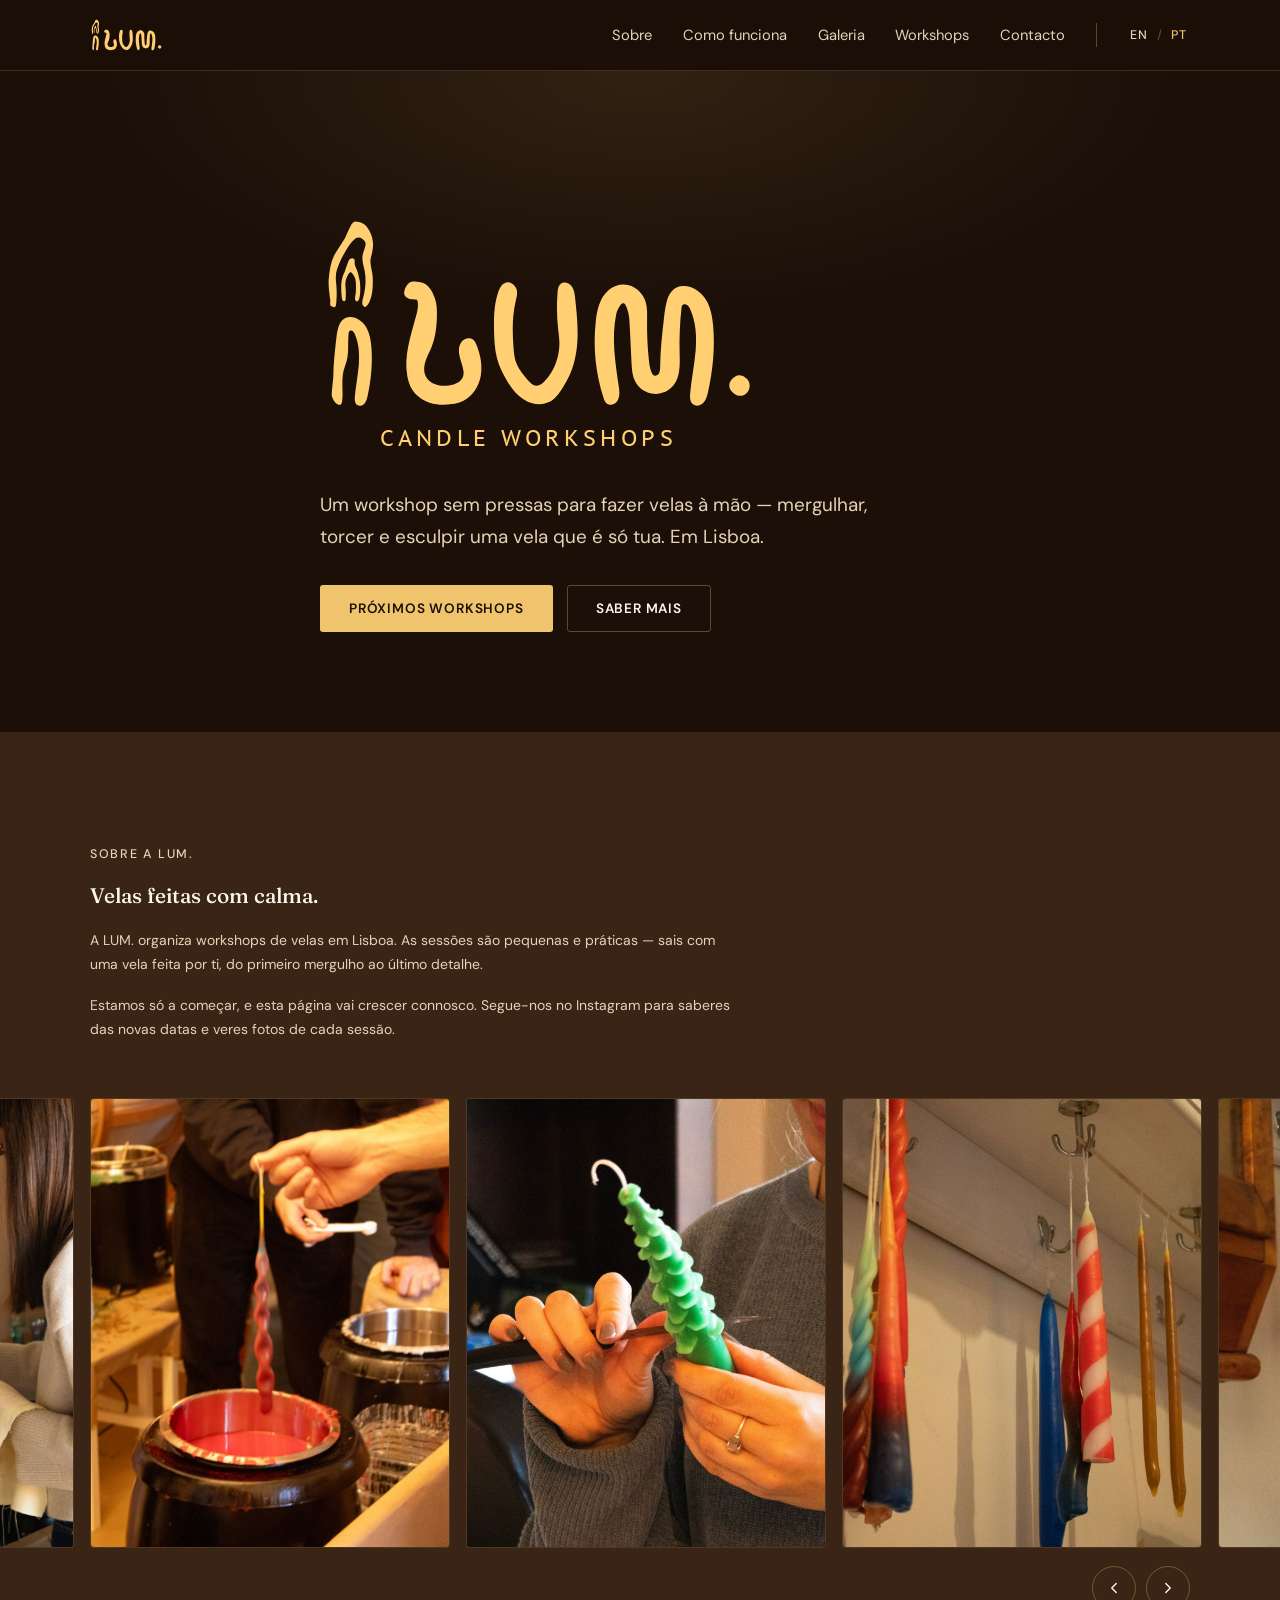
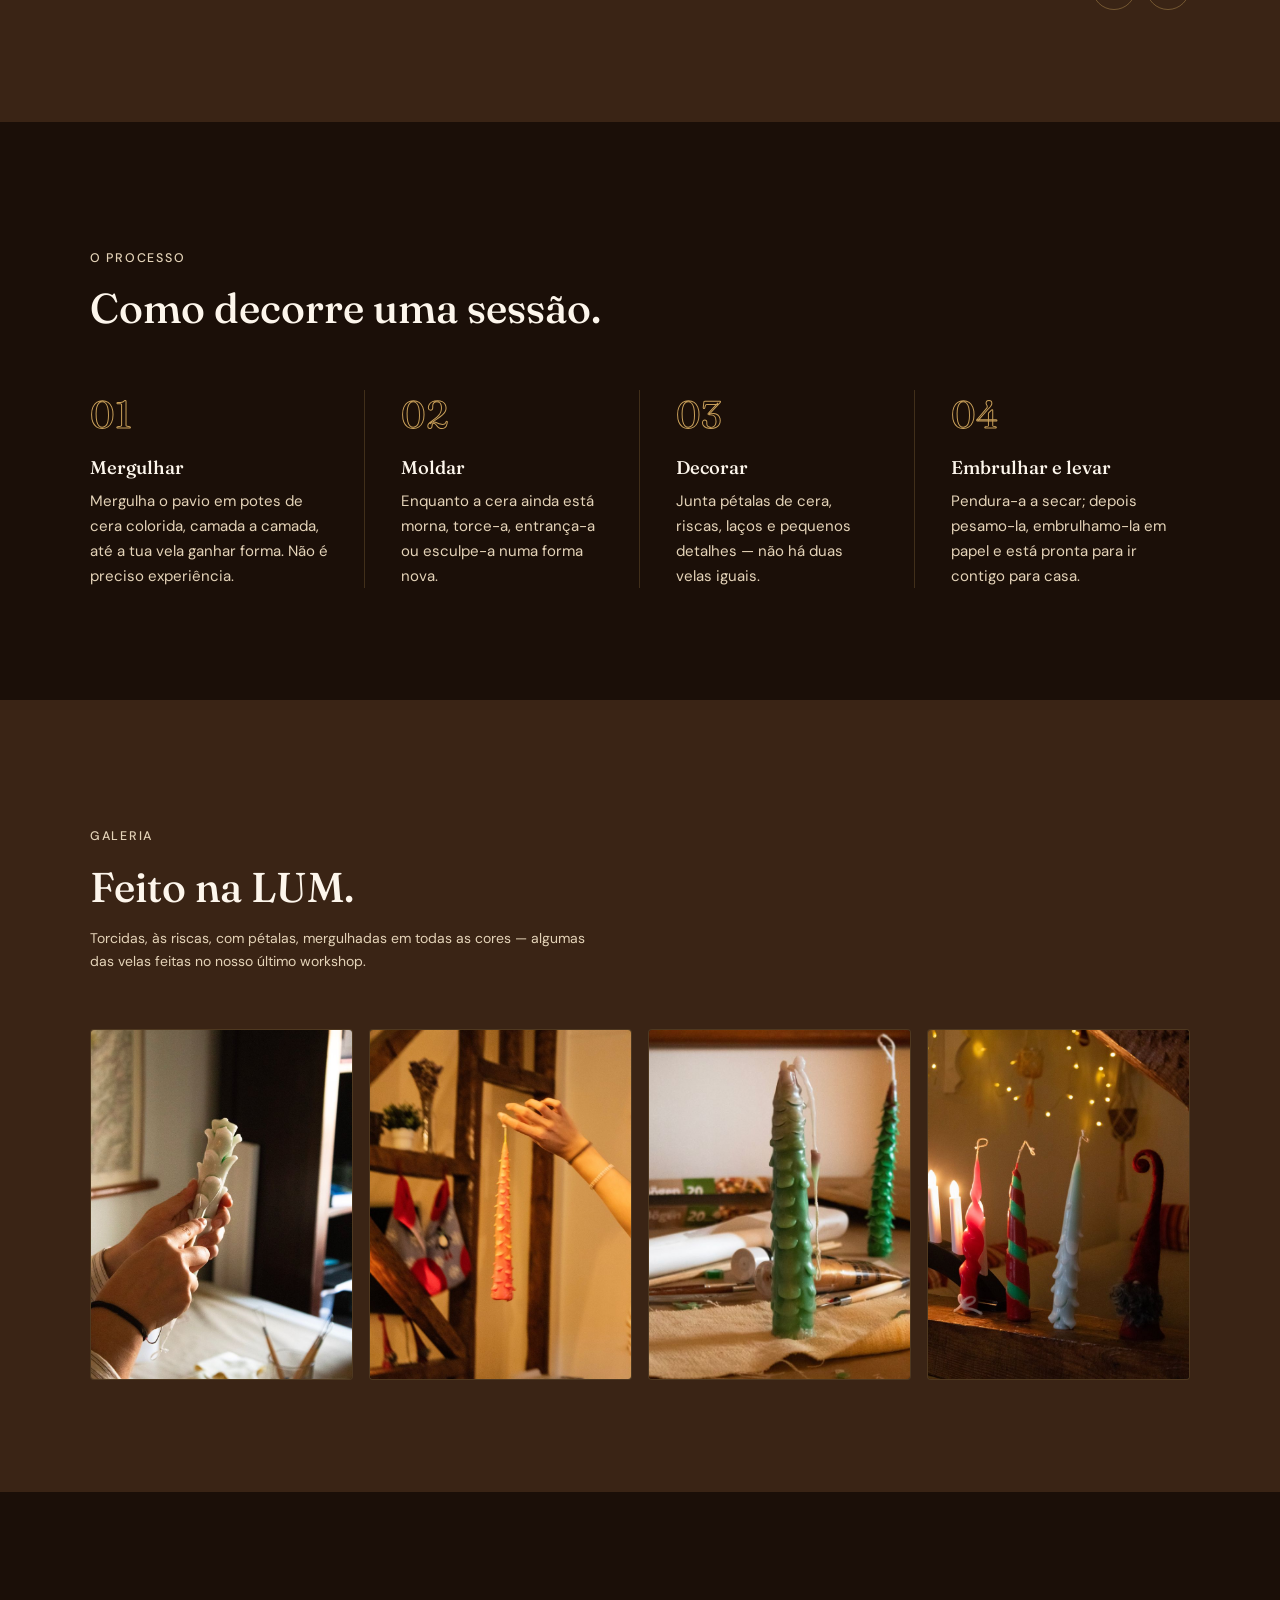
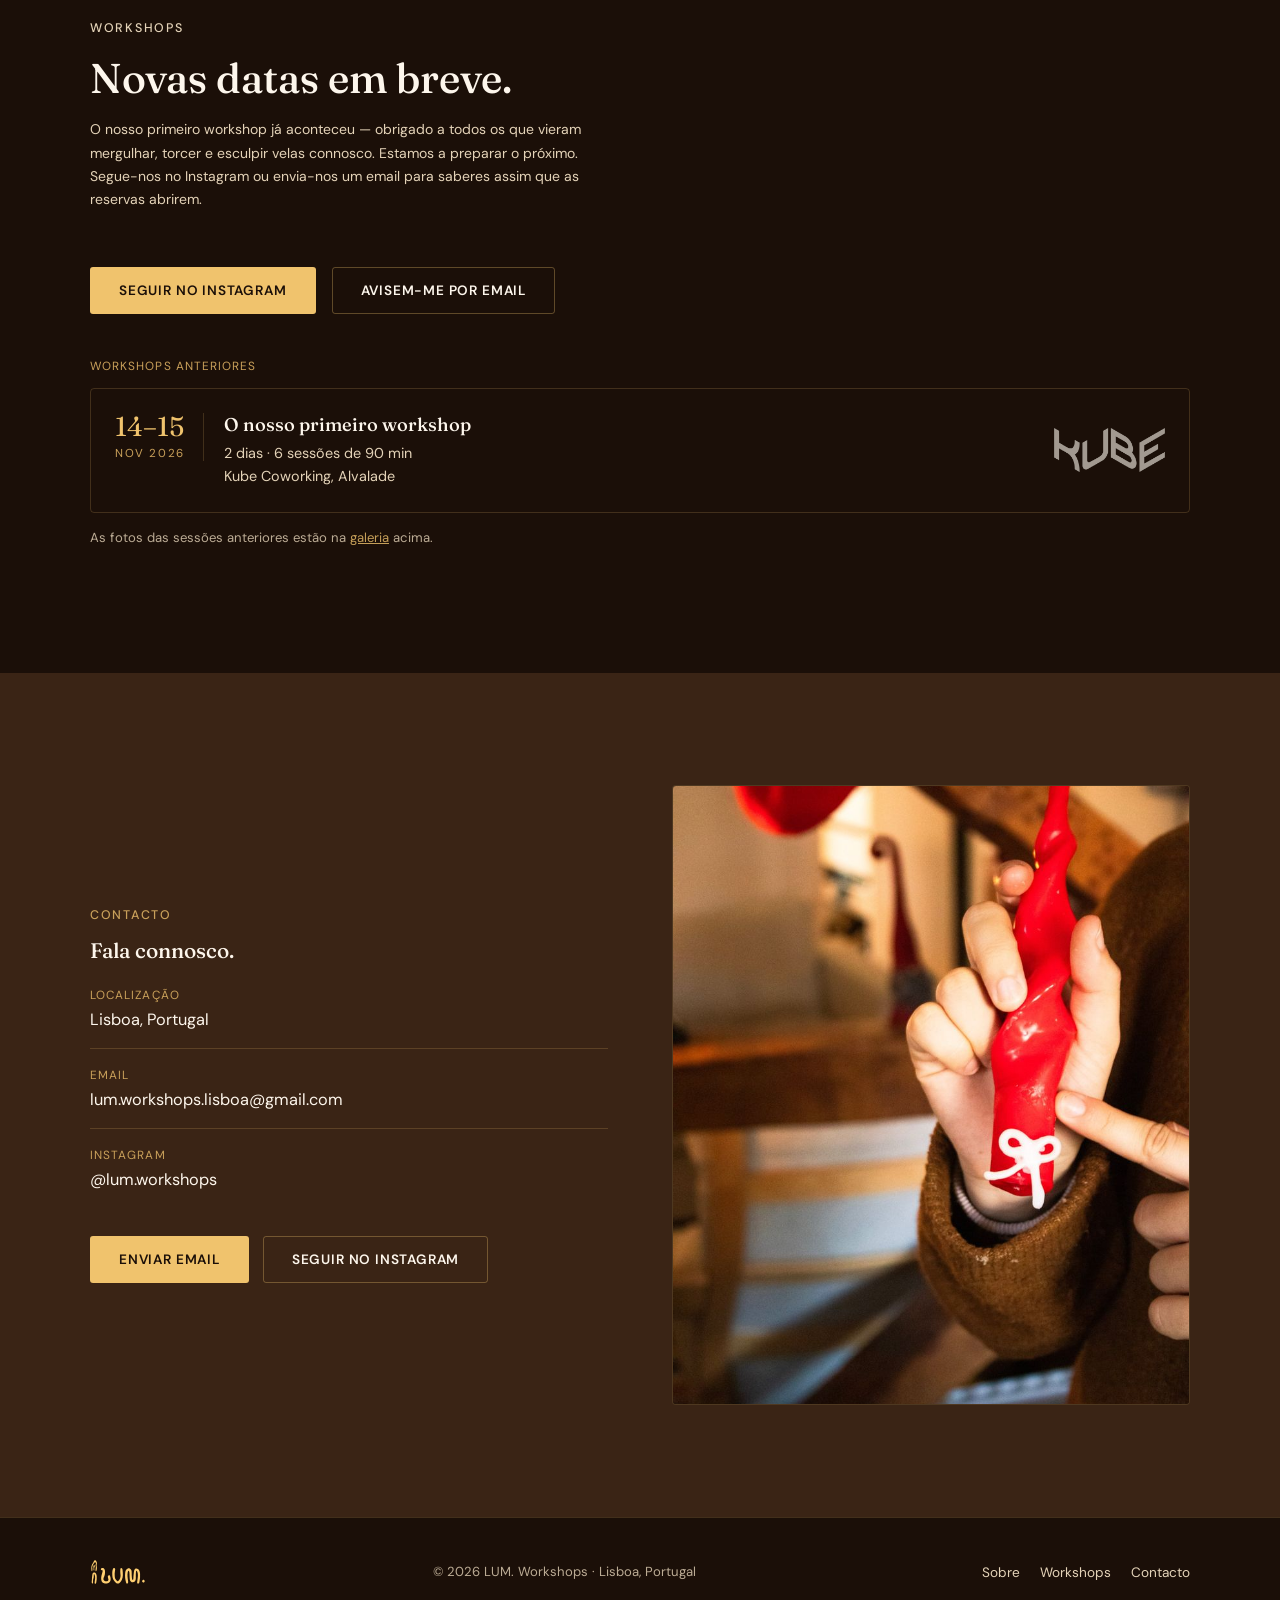
==== pt/index.html @ f235544f "Replace past November dates with coming-soon notice and past workshops list Co-Authored-By: Claude O" ====
<!doctype html>
<html lang="pt-PT">
<head>
<meta charset="utf-8">
<meta name="viewport" content="width=device-width, initial-scale=1, viewport-fit=cover">
<title>LUM. Workshops — Workshops de velas em Lisboa</title>
<meta name="description" content="Workshops de velas feitas à mão em Lisboa. Mergulha, torce e esculpe uma vela que é só tua.">
<meta name="theme-color" content="#1B0F08">
<meta property="og:title" content="LUM. Workshops — Workshops de velas em Lisboa">
<meta property="og:description" content="Workshops de velas feitas à mão em Lisboa.">
<meta property="og:image" content="../images/dipping-together.jpg">
<meta property="og:locale" content="pt_PT">
<meta property="og:locale:alternate" content="en_GB">
<link rel="alternate" hreflang="en" href="https://lumworkshops.com/">
<link rel="alternate" hreflang="pt-PT" href="https://lumworkshops.com/pt/">
<link rel="alternate" hreflang="x-default" href="https://lumworkshops.com/">
<link rel="preconnect" href="https://fonts.googleapis.com">
<link rel="preconnect" href="https://fonts.gstatic.com" crossorigin>
<link href="https://fonts.googleapis.com/css2?family=Fraunces:ital,wght@0,500;0,600;1,500&family=DM+Sans:wght@400;500;600&family=PT+Sans+Caption:wght@400;700&display=swap" rel="stylesheet">
<link rel="icon" href="data:image/svg+xml,%3Csvg xmlns='http://www.w3.org/2000/svg' viewBox='0 0 32 32'%3E%3Crect width='32' height='32' rx='6' fill='%233A2415'/%3E%3Cpath d='M16 5c3 5 6 8 6 13a6 6 0 0 1-12 0c0-5 3-8 6-13z' fill='%23F0C36D'/%3E%3C/svg%3E">
<link rel="stylesheet" href="../styles.css">
</head>
<body>

<nav class="nav">
  <div class="container nav-inner">
    <a href="#top" class="wordmark" aria-label="LUM. Workshops — início"><img src="../flame-only.svg" alt="" class="wordmark-logo"></a>
    <div class="nav-right">
      <ul class="nav-links" id="navLinks">
        <li><a href="#about">Sobre</a></li>
        <li><a href="#how-it-works">Como funciona</a></li>
        <li><a href="#gallery">Galeria</a></li>
        <li><a href="#sessions">Workshops</a></li>
        <li><a href="#contact">Contacto</a></li>
      </ul>
      <div class="lang-switch">
        <a href="../" hreflang="en" lang="en" aria-label="View in English">EN</a><span class="sep" aria-hidden="true">/</span><span aria-current="true" lang="pt-PT">PT</span>
      </div>
      <button class="nav-toggle" id="navToggle" aria-expanded="false" aria-controls="navLinks" aria-label="Abrir menu">
        <span class="bar"></span>
        <span class="bar"></span>
        <span class="bar"></span>
      </button>
    </div>
  </div>
</nav>

<header class="hero" id="top">
  <div class="container hero-inner">
    <h1 class="hero-logo">
      <svg xmlns="http://www.w3.org/2000/svg" viewBox="71 45 520 295" role="img" aria-label="LUM. Candle Workshops">
        <defs>
          <style>
            .cls-1 { font-family: PTSans-Caption, 'PT Sans Caption'; font-size: 25.9px; }
            .cls-1, .cls-2 { fill: #ffcf71; }
            .cls-3 { letter-spacing: .17em; }
            .cls-5 { letter-spacing: .18em; }
            .cls-6 { letter-spacing: .18em; }
            .cls-7 { letter-spacing: .2em; }
          </style>
        </defs>
        <path class="cls-2" d="M85.32,264.43c-1.2-1.55,1.37-21.35,1.39-23.34,.13-14.67,1.76-29.27,3.38-43.84,.52-4.72,1.05-9.46,2.35-14.01,1.27-4.49,3.51-9,7.44-11.3,1.74-1.02,3.72-1.55,5.71-1.7,8.03-.63,15.65,4.79,19.88,11.88,4.23,7.08,5.61,15.57,6.27,23.87,1.52,19.14-.37,38.47-4.42,57.21-.71,3.27-1.55,6.68-3.71,9.18-2.16,2.51-6.04,3.75-8.72,1.86-2.89-2.03-3.01-6.32-2.7-9.92,1.06-12.41,3.6-24.65,4.61-37.07,1.01-12.42,.4-25.31-4.56-36.67-.63-1.45-1.39-2.94-2.69-3.8-1.3-.85-3.28-.79-4.14,.53-.4,.62-.5,1.4-.58,2.14-1.39,13.1,1.11,25.62-3.94,37.79-6.35,15.31-1.38,31.67-4,44-1.37,6.45-9.84,.33-11.57-6.81"/>
        <path class="cls-2" d="M129.85,151.45c3.54-8.75,3.72-18.29,3.51-27.61-.13-5.98-3.78-16.72-2.47-22.6,2-9,6-19-1.8-33.48-2.83-5.25-8.2-10.07-14.49-10.07-1.04,0-.08,.39-1.04,0-4.65-1.92-7.86,9.04-12.7,18.58-1.49,2.94-11.72,18.5-13.19,21.41-4.08,8.06-5.18,17-6.22,26.28-.99,8.81,.68,17.7,1.66,26.52,.32,2.84-1.25,5.89,1.46,7.2q2.07,1,3.11,1c2.31,0,2.35-2.99,2.55-5.12,.8-8.53,.69-17.14-.35-25.65-.32-2.67-.24-5,0-7.68,1-11,13.23-33.58,20.69-40.79,1.72-1.66,3.92-3.29,6.44-3.15,2.53,.14,4.47,1.98,6.14,3.7,3.39,3.48,1.35,6.72-1.27,15.24-2.32,7.55,1,15.46,1.99,20.97,1.84,10.29,.9,21-1.78,31.16-.69,2.62-1.69,5.36-.93,7.96,.69,2.36,.69,1.36,1.52,2.31,2.49,2.86,6-3.32,7.16-6.19Z"/>
        <path class="cls-2" d="M117.31,148.85c1.26-4.25,1.33-8.87,1.27-13.39-.04-2.9-.14-5.82-.71-8.63-.56-2.75-2.26-10.78-3.6-13.13-4-7-1.07-10.51-3-12-1.93-1.49-3-1-5,0-1.8,.9-5.18,13.31-6.2,15.31-.67,1.32-1.31,2.67-1.84,4.08-1.46,3.91-2.05,8.24-2.17,12.53-.12,4.29,.23,8.58,.57,12.86,.11,1.38,.24,2.83,.91,3.94s2.06,1.7,2.95,.84c.67-.64,.81-1.78,.88-2.82,.29-4.14,.26-8.31-.11-12.44-.11-1.3-.26-2.59-.29-3.89-.12-4.78,1.36-9.59,4.01-13.09,.61-.81,1.39-1.6,2.29-1.53,.9,.07,1.59,.96,2.18,1.79,1.2,1.69,2.43,3.42,3.1,5.5,.56,1.75,.71,3.66,.81,5.53,.28,5.05,.31,10.18-.66,15.11-.25,1.27-.56,2.58-.34,3.86,.21,1.2,1.32,2.6,2.38,2.57,1.38-.04,2.14-1.61,2.55-3.01Z"/>
        <path class="cls-2" d="M171.13,137.93c-.8,2.12-1.01,4.57-.04,6.62,1.42,3,4.95,4.38,8.25,4.8,2.74,.35,5.54,.22,8.24-.38,3.53-.78-5.24-2.19-2.66,.34,1.34,1.31,1.72,3.31,1.82,5.18,.27,4.99-.95,9.93-2.25,14.75-6.26,23.31-14.62,47.26-10.29,71.01,1,5.5,2.71,10.93,5.67,15.66,4.68,7.48,12.34,12.84,20.72,15.58,8.38,2.75,17.44,3.01,26.16,1.7,4.77-.71,9.51-1.9,13.82-4.05,11.02-5.5,18.24-17.08,20.4-29.21,2.15-12.13-.28-24.71-4.81-36.16-1.01-2.54-2.21-5.16-4.4-6.79-4.56-3.38-11.63-.7-14.48,4.21-2.84,4.91-2.42,11.06-1.02,16.56,1.4,5.5,3.68,10.81,4.31,16.45,.2,1.73,.23,3.5-.14,5.21-1.59,7.22-9.74,10.9-17.07,11.85-5.39,.7-10.98,.52-16.08-1.37s-9.64-5.62-11.77-10.62c-2.28-5.37-1.58-11.59,.26-17.13,1.85-5.54,4.77-10.65,6.98-16.06,4.76-11.63,6.15-24.36,6.42-36.92,.16-7.14-.06-14.42-2.42-21.15-2.77-7.88-7.98-17.49-15.86-18.62-8.08-1.16-8.12-.87-9.72-.95-4.68-.24-8.37,4.97-10.05,9.47Z"/>
        <path class="cls-2" d="M281.95,139.95c-5.44,15.17-5.63,31.67-5.23,47.78,.26,10.34,.75,20.75,3.31,30.77,2.51,9.8,6.96,19.02,12.26,27.64,5.24,8.51,11.54,16.66,20.04,21.93,8.49,5.26,19.54,7.22,28.61,3.03,7.65-3.53,12.86-10.76,17.3-17.93,2.92-4.71,5.67-9.54,7.95-14.6,6.28-13.98,8.78-29.42,9.19-44.74,.41-15.32-1.21-30.61-2.82-45.85-.52-4.91-1.14-10.08-4.08-14.04-2.94-3.96-9.06-6.02-12.93-2.96-2.9,2.29-3.5,6.38-3.79,10.06-1.18,14.77-.93,29.65,.76,44.36,.53,4.62,1.2,9.23,1.37,13.88,.64,17.04-5.71,34.25-17.27,46.78-2.67,2.9-6.07,5.73-10,5.51-3.94-.22-6.98-3.39-9.6-6.34-5.3-5.99-10.71-12.14-13.69-19.56-2.51-6.23-3.18-13.02-3.67-19.72-1.33-18.01-1.58-36.32,2.51-53.91,1.06-4.54,2.41-9.23,1.38-13.77-.97-4.27-5.84-9.24-10.48-9.12-6.03,.17-9.32,5.8-11.11,10.78Z"/>
        <path class="cls-2" d="M421.06,166.98c-5.76,28.02-1.05,56.99,3.04,85.3,.76,5.25,1.45,10.87-.84,15.66-2.29,4.79-8.81,7.91-13.1,4.79-2.25-1.64-3.28-4.44-4.13-7.09-9.35-29.06-12.48-60.11-9.12-90.45,.94-8.5,2.43-17.09,6.19-24.77,3.76-7.69,10.05-14.46,18.17-17.15,6.88-2.28,14.68-1.42,21.02,2.1,6.34,3.51,11.16,9.58,13.41,16.46,2.28,6.97,1.98,14.48,1.86,21.82-.25,15.72,.44,31.46,2.08,47.1,.56,5.36,1.26,10.81,3.48,15.72,.38,.85,.83,1.71,1.55,2.31,2.05,1.71,5.43,.45,6.85-1.82,1.42-2.27,1.45-5.11,1.48-7.78,.19-19.76,2.45-39.44,4.7-59.08,.73-6.35,1.47-12.75,3.27-18.88,1.77-6.04,4.89-12.13,10.37-15.23,2.42-1.37,5.18-2.08,7.95-2.3,11.18-.85,21.81,6.46,27.7,16,5.89,9.55,7.82,20.99,8.74,32.17,2.12,25.79-.51,51.84-6.15,77.09-.99,4.41-2.16,9-5.17,12.37-3.01,3.38-8.42,5.05-12.16,2.51-4.03-2.74-4.2-8.52-3.77-13.37,1.48-16.72,5.02-33.22,6.42-49.95,1.41-16.73,.55-34.11-6.35-49.42-.88-1.96-1.94-3.96-3.75-5.11-1.81-1.15-4.57-1.07-5.77,.71-.56,.84-.69,1.88-.8,2.89-1.94,17.66-2.68,35.44-2.21,53.2,.35,13.39,.97,28.16-7.46,38.57-5.62,6.94-14.9,10.71-23.77,9.72-8.87-.98-17.08-6.66-21.19-14.59-3.65-7.03-4.1-15.22-4.48-23.12-.68-14.04-1.36-28.09-2.03-42.13-.4-8.3-.82-17.14-4.76-24.66-4.27-8.16-10.43,6.48-11.24,10.4Z"/>
        <path class="cls-2" d="M566.82,239.22c-1.79,0-2.59,0-5.02,1.33-1.77,.97-3.31,2.34-4.56,3.93-.83,1.05-1.55,2.2-2.01,3.46-.52,1.44-.69,3-.47,4.52,.35,2.47,1.69,4.73,3.42,6.54,1.71,1.79,3.84,3.21,6.21,3.91,2.37,.71,4.99,.67,7.28-.27,1-.41,1.93-.99,2.77-1.68,2.53-2.09,4.15-5.26,4.36-8.54,.21-3.28-.99-6.63-3.24-9.03,0,0-4.42-4.17-8.73-4.17Z"/>
        <text class="cls-1" transform="translate(142.05 323.15)"><tspan class="cls-3" x="0" y="0">C</tspan><tspan class="cls-7" x="20.62" y="0">ANDLE</tspan><tspan class="cls-6" x="130.61" y="0"> </tspan><tspan class="cls-5" x="142.83" y="0">W</tspan><tspan class="cls-7" x="171.15" y="0">ORKSHOPS</tspan></text>
      </svg>
    </h1>
    <p>Um workshop sem pressas para fazer velas à mão — mergulhar, torcer e esculpir uma vela que é só tua. Em Lisboa.</p>
    <div class="hero-ctas">
      <a href="#sessions" class="btn btn-primary">Próximos workshops</a>
      <a href="#about" class="btn btn-outline">Saber mais</a>
    </div>
  </div>
</header>

<section class="section section-warm" id="about">
  <div class="container">
    <div class="about-copy about-intro">
      <p class="eyebrow">Sobre a LUM.</p>
      <h2 style="margin-bottom:20px;">Velas feitas com calma.</h2>
      <p>A LUM. organiza workshops de velas em Lisboa. As sessões são pequenas e práticas — sais com uma vela feita por ti, do primeiro mergulho ao último detalhe.</p>
      <p>Estamos só a começar, e esta página vai crescer connosco. Segue-nos no Instagram para saberes das novas datas e veres fotos de cada sessão.</p>
    </div>
  </div>
  <div class="roll" aria-label="Fotos dos nossos workshops">
    <ul class="roll-track" id="rollTrack" tabindex="0">
        <li class="roll-item"><img src="../images/dipping-together.jpg" alt="Participantes a mergulhar velas em cera vermelha" class="roll-photo" loading="lazy" style="object-position:50% 45%"></li>
        <li class="roll-item"><img src="../images/dip-red.jpg" alt="A tirar uma vela vermelha do pote de cera" class="roll-photo" loading="lazy" style="object-position:50% 45%"></li>
        <li class="roll-item"><img src="../images/carving-tree.jpg" alt="A moldar as folhas de uma vela verde em forma de árvore" class="roll-photo" loading="lazy" style="object-position:40% 50%"></li>
        <li class="roll-item"><img src="../images/colour-row.jpg" alt="Velas coloridas penduradas a secar" class="roll-photo" loading="lazy" style="object-position:50% 50%"></li>
        <li class="roll-item"><img src="../images/hanging-to-dry.jpg" alt="A pendurar as velas para secar" class="roll-photo" loading="lazy" style="object-position:50% 30%"></li>
        <li class="roll-item"><img src="../images/work-table.jpg" alt="A mesa de trabalho a meio de uma sessão" class="roll-photo" loading="lazy" style="object-position:50% 60%"></li>
    </ul>
    <div class="container roll-controls">
      <button class="roll-btn" data-dir="-1" aria-label="Foto anterior"><svg viewBox="0 0 24 24" fill="none" stroke="currentColor" stroke-width="1.8" stroke-linecap="round" stroke-linejoin="round"><path d="M15 6l-6 6 6 6"/></svg></button>
      <button class="roll-btn" data-dir="1" aria-label="Foto seguinte"><svg viewBox="0 0 24 24" fill="none" stroke="currentColor" stroke-width="1.8" stroke-linecap="round" stroke-linejoin="round"><path d="M9 6l6 6-6 6"/></svg></button>
    </div>
  </div>
</section>

<section class="section" id="how-it-works">
  <div class="container">
    <div class="section-head">
      <p class="eyebrow">O processo</p>
      <h2>Como decorre uma sessão.</h2>
    </div>
    <div class="process-grid">
      <div class="process-step">
        <span class="num">01</span>
        <h3>Mergulhar</h3>
        <p>Mergulha o pavio em potes de cera colorida, camada a camada, até a tua vela ganhar forma. Não é preciso experiência.</p>
      </div>
      <div class="process-step">
        <span class="num">02</span>
        <h3>Moldar</h3>
        <p>Enquanto a cera ainda está morna, torce-a, entrança-a ou esculpe-a numa forma nova.</p>
      </div>
      <div class="process-step">
        <span class="num">03</span>
        <h3>Decorar</h3>
        <p>Junta pétalas de cera, riscas, laços e pequenos detalhes — não há duas velas iguais.</p>
      </div>
      <div class="process-step">
        <span class="num">04</span>
        <h3>Embrulhar e levar</h3>
        <p>Pendura-a a secar; depois pesamo-la, embrulhamo-la em papel e está pronta para ir contigo para casa.</p>
      </div>
    </div>
  </div>
</section>

<section class="section section-warm" id="gallery">
  <div class="container">
    <div class="section-head">
      <p class="eyebrow">Galeria</p>
      <h2>Feito na LUM.</h2>
      <p>Torcidas, às riscas, com pétalas, mergulhadas em todas as cores — algumas das velas feitas no nosso último workshop.</p>
    </div>
    <div class="gallery-grid">
      <img src="../images/petal-candle.jpg" alt="Uma vela branca esculpida com camadas de pétalas" class="photo" loading="lazy" style="object-position:50% 40%">
      <img src="../images/coral-taper.jpg" alt="Uma vela cor de coral com picos esculpidos" class="photo" loading="lazy" style="object-position:50% 50%">
      <img src="../images/green-trees.jpg" alt="Duas velas verdes em forma de árvore" class="photo" loading="lazy" style="object-position:50% 50%">
      <img src="../images/finished-lineup.jpg" alt="Velas terminadas alinhadas sob luzinhas" class="photo" loading="lazy" style="object-position:50% 60%">
    </div>
  </div>
</section>

<section class="section" id="sessions">
  <div class="container">
    <div class="section-head">
      <p class="eyebrow">Workshops</p>
      <h2>Novas datas em breve.</h2>
      <p>O nosso primeiro workshop já aconteceu — obrigado a todos os que vieram mergulhar, torcer e esculpir velas connosco. Estamos a preparar o próximo. Segue-nos no Instagram ou envia-nos um email para saberes assim que as reservas abrirem.</p>
    </div>

    <div class="sessions-cta" style="margin-top:0;">
      <a href="https://www.instagram.com/lum.workshops" class="btn btn-primary" target="_blank" rel="noopener">Seguir no Instagram</a>
      <a href="mailto:lum.workshops.lisboa@gmail.com?subject=Quero%20saber%20do%20pr%C3%B3ximo%20workshop" class="btn btn-outline">Avisem-me por email</a>
    </div>

    <p class="price-head">Workshops anteriores</p>
    <ul class="past-list">
      <li class="date-card date-card-past">
        <div class="date-badge"><span class="day">14–15</span><span class="mon">Nov 2026</span></div>
        <div class="date-info">
          <h3>O nosso primeiro workshop</h3>
          <p>2 dias &middot; 6 sessões de 90 min<br>Kube Coworking, Alvalade</p>
        </div>
        <img src="../images/kube-logo.png" alt="Kube Coworking" class="date-logo" width="400" height="159">
      </li>
    </ul>
    <p class="price-note">As fotos das sessões anteriores estão na <a href="#gallery">galeria</a> acima.</p>
  </div>
</section>

<section class="section section-warm" id="contact">
  <div class="container">
    <div class="two-col">
      <div>
        <p class="eyebrow">Contacto</p>
        <h2 style="margin-bottom:24px;">Fala connosco.</h2>
        <dl class="contact-list">
          <div class="contact-item">
            <dt>Localização</dt>
            <dd>Lisboa, Portugal</dd>
          </div>
          <div class="contact-item">
            <dt>Email</dt>
            <dd><a href="mailto:lum.workshops.lisboa@gmail.com">lum.workshops.lisboa@gmail.com</a></dd>
          </div>
          <div class="contact-item" style="border-bottom:none;">
            <dt>Instagram</dt>
            <dd><a href="https://www.instagram.com/lum.workshops" target="_blank" rel="noopener">@lum.workshops</a></dd>
          </div>
        </dl>
        <div class="contact-ctas">
          <a href="mailto:lum.workshops.lisboa@gmail.com" class="btn btn-primary">Enviar email</a>
          <a href="https://www.instagram.com/lum.workshops" target="_blank" rel="noopener" class="btn btn-outline">Seguir no Instagram</a>
        </div>
      </div>
      <img src="../images/red-twist.jpg" alt="Uma vela vermelha torcida com um laço de cera branca" class="photo photo-tall" loading="lazy" style="object-position:50% 68%">
    </div>
  </div>
</section>

<footer>
  <div class="container footer-inner">
    <a href="#top" aria-label="LUM. Workshops — início"><img src="../flame-only.svg" alt="" class="footer-logo"></a>
    <p class="footer-meta">&copy; 2026 LUM. Workshops &middot; Lisboa, Portugal</p>
    <ul class="footer-links">
      <li><a href="#about">Sobre</a></li>
      <li><a href="#sessions">Workshops</a></li>
      <li><a href="#contact">Contacto</a></li>
    </ul>
  </div>
</footer>

<script src="../script.js"></script>
</body>
</html>
---- styles.css ----
:root{
  --bg-0: #1B0F08;
  --bg-1: #3A2415;
  --brown-mid: #4A3222;
  --gold: #F0C36D;
  --gold-dim: #C9A05A;
  --cream: #FDF6EC;
  --cream-dim: #E4D3B8;
  --line: rgba(240,195,109,0.18);
  --line-strong: rgba(240,195,109,0.32);
}

*{ box-sizing: border-box; }
html{ scroll-behavior: smooth; }

body{
  background: var(--bg-0);
  color: var(--cream);
  font-family: 'DM Sans', system-ui, -apple-system, sans-serif;
  font-size: 14px;
  -webkit-font-smoothing: antialiased;
  overflow-x: hidden;
  margin: 0;
}

h1, h2, h3{
  font-family: 'Fraunces', Georgia, serif;
  font-weight: 500;
  margin: 0;
  text-wrap: balance;
}

a{ color: inherit; }
img{ max-width: 100%; display: block; }
button{ font-family: inherit; }

:focus-visible{
  outline: 2px solid var(--gold);
  outline-offset: 3px;
}

.container{
  width: 100%;
  max-width: 1180px;
  margin-inline: auto;
  padding-inline: clamp(20px, 5vw, 40px);
}

.eyebrow{
  font-size: 0.78rem;
  letter-spacing: 0.14em;
  text-transform: uppercase;
  color: var(--gold-dim);
  margin: 0 0 14px;
  font-weight: 500;
}

section{ scroll-margin-top: 84px; }

.section{ padding-block: clamp(64px, 9vw, 112px); }
.section-warm{ background: var(--bg-1); }

.btn{
  display: inline-flex;
  align-items: center;
  justify-content: center;
  gap: 8px;
  padding: 14px 28px;
  border-radius: 3px;
  font-size: 0.85rem;
  font-weight: 600;
  letter-spacing: 0.06em;
  text-transform: uppercase;
  text-decoration: none;
  cursor: pointer;
  border: 1px solid transparent;
  transition: transform 0.15s ease, background 0.2s ease, border-color 0.2s ease, color 0.2s ease;
}
.btn:hover{ transform: translateY(-1px); }

.btn-primary{
  background: var(--gold);
  color: var(--bg-0);
}
.btn-primary:hover{ background: #f5d18a; }

.btn-outline{
  background: transparent;
  color: var(--cream);
  border-color: var(--line-strong);
}
.btn-outline:hover{ border-color: var(--gold); color: var(--gold); }

/* ---------- Nav ---------- */
.nav{
  position: sticky;
  top: 0;
  z-index: 100;
  background: rgba(27,15,8,0.92);
  backdrop-filter: blur(6px);
  border-bottom: 1px solid var(--line);
}
.nav-inner{
  display: flex;
  align-items: center;
  justify-content: space-between;
  padding-block: 18px;
}
.wordmark{
  display: inline-flex;
  align-items: center;
  text-decoration: none;
  color: var(--cream);
}
.wordmark-logo{ height: 34px; width: auto; display: block; }

.hero-logo{ width: clamp(260px, 44vw, 440px); margin: 0 0 28px; }
.hero-logo svg{ display: block; width: 100%; height: auto; }

.footer-logo{ height: 26px; width: auto; display: block; }

.nav-links{
  display: flex;
  gap: clamp(16px, 2.4vw, 32px);
  list-style: none;
  margin: 0;
  padding: 0;
}
.nav-links a{
  text-decoration: none;
  font-size: 0.92rem;
  color: var(--cream-dim);
  transition: color 0.2s ease;
  white-space: nowrap;
}
.nav-links a:hover{ color: var(--gold); }

.nav-toggle{
  display: none;
  flex-direction: column;
  justify-content: center;
  align-items: center;
  gap: 5px;
  width: 40px;
  height: 40px;
  background: none;
  border: none;
  padding: 0;
  cursor: pointer;
}
.nav-toggle .bar{
  width: 22px;
  height: 2px;
  background: var(--cream);
  border-radius: 2px;
  transition: transform 0.25s ease, opacity 0.2s ease;
}
.nav-toggle[aria-expanded="true"] .bar:nth-child(1){ transform: translateY(7px) rotate(45deg); }
.nav-toggle[aria-expanded="true"] .bar:nth-child(2){ opacity: 0; }
.nav-toggle[aria-expanded="true"] .bar:nth-child(3){ transform: translateY(-7px) rotate(-45deg); }

@media (max-width: 860px){
  .nav-links{ gap: 14px; }
  .nav-links a{ font-size: 0.85rem; }
}

@media (max-width: 620px){
  .nav-links{
    position: absolute;
    top: 100%;
    left: 0;
    right: 0;
    flex-direction: column;
    background: var(--bg-0);
    border-bottom: 1px solid var(--line);
    padding: 12px clamp(20px, 5vw, 40px) 20px;
    gap: 14px;
    display: none;
  }
  .nav-links.open{ display: flex; }
  .nav-links a{ font-size: 0.92rem; }
  .nav-toggle{ display: inline-flex; }
}

/* ---------- Hero ---------- */
.hero{
  padding-block: clamp(80px, 14vw, 140px) clamp(64px, 10vw, 100px);
  background:
    radial-gradient(ellipse 70% 60% at 50% 0%, rgba(240,195,109,0.10) 0%, rgba(240,195,109,0) 60%),
    var(--bg-0);
}
.hero-inner{ max-width: 720px; }
.hero p{
  font-size: clamp(1.02rem, 2vw, 1.18rem);
  line-height: 1.7;
  color: var(--cream-dim);
  max-width: 46ch;
  margin: 0 0 32px;
}
.hero-ctas{ display: flex; flex-wrap: wrap; gap: 14px; }

/* ---------- Section headers ---------- */
.section-head{ max-width: 640px; margin-bottom: clamp(36px, 5vw, 56px); }
.section-head h2{
  font-size: clamp(1.9rem, 4.4vw, 2.6rem);
  color: var(--cream);
}
.section-head p{
  color: var(--cream-dim);
  line-height: 1.65;
  margin-top: 14px;
  max-width: 52ch;
}

/* ---------- About / two-column ---------- */
.two-col{
  display: grid;
  grid-template-columns: 1fr 1fr;
  gap: clamp(32px, 5vw, 64px);
  align-items: center;
}
@media (max-width: 800px){
  .two-col{ grid-template-columns: 1fr; }
}
.about-copy p{
  color: var(--cream-dim);
  line-height: 1.75;
  margin: 0 0 16px;
}
.about-copy p:last-child{ margin-bottom: 0; }

.photo{
  width: 100%;
  aspect-ratio: 1 / 1;
  object-fit: cover;
  border-radius: 4px;
  border: 1px solid var(--line);
  display: block;
  background: #2A1A0F;
}
.photo-tall{ aspect-ratio: 4 / 5; max-height: 620px; }

/* ---------- Process ---------- */
.process-grid{
  display: grid;
  grid-template-columns: repeat(4, 1fr);
  gap: 0;
}
@media (max-width: 900px){
  .process-grid{ grid-template-columns: repeat(2, 1fr); gap: 32px 24px; }
}
@media (max-width: 520px){
  .process-grid{ grid-template-columns: 1fr; }
}
.process-step{
  padding-inline: 36px;
  border-right: 1px solid var(--line);
}
.process-grid > .process-step:first-child{ padding-left: 0; }
.process-grid > .process-step:last-child{ border-right: none; padding-right: 0; }
@media (max-width: 900px){
  .process-step, .process-grid > .process-step:first-child{ border-right: none; padding-inline: 0; }
}
.process-step .num{
  font-family: 'Fraunces', Georgia, serif;
  font-size: 2.4rem;
  -webkit-text-stroke: 1px var(--gold-dim);
  color: transparent;
  margin-bottom: 18px;
  display: block;
}
.process-step h3{
  font-size: 1.15rem;
  color: var(--cream);
  margin-bottom: 10px;
}
.process-step p{
  font-size: 0.94rem;
  line-height: 1.65;
  color: var(--cream-dim);
  margin: 0;
}

/* ---------- Gallery ---------- */
.gallery-grid{
  display: grid;
  grid-template-columns: repeat(4, 1fr);
  gap: 16px;
}
.gallery-grid .photo{ aspect-ratio: 3 / 4; }
@media (max-width: 860px){
  .gallery-grid{ grid-template-columns: repeat(2, 1fr); gap: 12px; }
}

/* ---------- About photo roll ---------- */
.about-intro{ max-width: 640px; }
.roll{ margin-top: clamp(36px, 5vw, 56px); }
.roll-track{
  list-style: none;
  margin: 0;
  padding: 0 max(clamp(20px, 5vw, 40px), calc((100vw - 1180px) / 2 + 40px));
  display: flex;
  gap: 16px;
  overflow-x: auto;
  scroll-snap-type: x mandatory;
  scroll-padding-inline: max(clamp(20px, 5vw, 40px), calc((100vw - 1180px) / 2 + 40px));
  scrollbar-width: none;
  -webkit-overflow-scrolling: touch;
}
.roll-track::-webkit-scrollbar{ display: none; }
.roll-item{
  flex: 0 0 auto;
  width: clamp(240px, 30vw, 360px);
  scroll-snap-align: start;
}
.roll-photo{
  width: 100%;
  aspect-ratio: 4 / 5;
  object-fit: cover;
  border-radius: 4px;
  border: 1px solid var(--line);
  display: block;
  background: #2A1A0F;
}
.roll-controls{
  display: flex;
  justify-content: flex-end;
  gap: 10px;
  margin-top: 18px;
}
.roll-btn{
  width: 44px;
  height: 44px;
  border-radius: 999px;
  border: 1px solid var(--line-strong);
  background: transparent;
  color: var(--cream);
  display: inline-flex;
  align-items: center;
  justify-content: center;
  cursor: pointer;
  transition: border-color 0.2s ease, color 0.2s ease, opacity 0.2s ease;
}
.roll-btn:hover{ border-color: var(--gold); color: var(--gold); }
.roll-btn svg{ width: 18px; height: 18px; }

/* ---------- Sessions / pricing ---------- */
.tier-list{
  display: flex;
  flex-direction: column;
  gap: 0;
  border-top: 1px solid var(--line);
}
.tier{
  display: flex;
  align-items: center;
  justify-content: space-between;
  gap: 20px;
  padding-block: 22px;
  border-bottom: 1px solid var(--line);
  flex-wrap: wrap;
}
.tier-name{ font-size: 1.05rem; color: var(--cream); margin-bottom: 4px; }
.tier-meta{ font-size: 0.86rem; color: var(--cream-dim); }
.tier-price{
  font-family: 'Fraunces', Georgia, serif;
  font-size: 1.2rem;
  color: var(--gold);
  white-space: nowrap;
}
.sessions-cta{
  margin-top: 32px;
  display: flex;
  align-items: center;
  gap: 16px;
  flex-wrap: wrap;
  color: var(--cream-dim);
  font-size: 0.94rem;
}

/* ---------- Upcoming dates ---------- */
.dates-grid{
  display: grid;
  grid-template-columns: repeat(2, 1fr);
  gap: 16px;
}
@media (max-width: 640px){ .dates-grid{ grid-template-columns: 1fr; } }
.date-card{
  border: 1px solid var(--line-strong);
  border-radius: 4px;
  padding: 24px;
  display: flex;
  gap: 20px;
  align-items: flex-start;
  background: var(--bg-1);
}
.date-badge{
  flex: none;
  width: 68px;
  text-align: center;
  border-right: 1px solid var(--line);
  padding-right: 18px;
}
.date-badge .day{
  font-family: 'Fraunces', Georgia, serif;
  font-size: 2.4rem;
  line-height: 1;
  color: var(--gold);
  display: block;
}
.date-badge .mon{
  font-size: 0.72rem;
  letter-spacing: 0.14em;
  text-transform: uppercase;
  color: var(--gold-dim);
  display: block;
  margin-top: 6px;
}
.date-info h3{ font-size: 1.15rem; color: var(--cream); margin-bottom: 6px; }
.date-info p{ margin: 0; font-size: 0.9rem; line-height: 1.6; color: var(--cream-dim); }
.date-logo{
  margin-left: auto;
  align-self: center;
  height: 44px;
  width: auto;
  opacity: 0.9;
}
@media (max-width: 520px){
  .date-card{ position: relative; padding: 20px; gap: 16px; }
  .date-badge{ width: 56px; padding-right: 14px; }
  .date-badge .day{ font-size: 2rem; }
  .date-logo{ position: absolute; top: 20px; right: 20px; height: 22px; margin: 0; }
  .date-info p{ font-size: 0.86rem; }
}
@media (max-width: 480px){
  .hero-ctas .btn, .sessions-cta .btn, .contact-ctas .btn{ width: 100%; }
  .photo-tall{ aspect-ratio: 4 / 3; }
}
.partner{
  margin-top: 24px;
  display: flex;
  align-items: center;
  gap: 20px;
  flex-wrap: wrap;
}
.partner-note{
  margin: 0;
  font-size: 0.88rem;
  color: var(--cream-dim);
}
.partner-note strong{ color: var(--cream); font-weight: 500; }
.price-head{
  font-size: 0.74rem;
  letter-spacing: 0.09em;
  text-transform: uppercase;
  color: var(--gold-dim);
  margin: 44px 0 14px;
}
.price-note{ font-size: 0.82rem; color: var(--cream-dim); opacity: 0.8; margin-top: 14px; line-height: 1.6; }

/* ---------- Contact ---------- */
.contact-list dt{
  font-size: 0.74rem;
  letter-spacing: 0.09em;
  text-transform: uppercase;
  color: var(--gold-dim);
  margin: 0;
}
.contact-list dd{
  margin: 6px 0 0;
  font-size: 1.02rem;
  color: var(--cream);
}
.contact-list a{ text-decoration: none; }
.contact-list a:hover{ color: var(--gold); }
.contact-item{
  padding-block: 18px;
  border-bottom: 1px solid var(--line);
}
.contact-item:first-child{ padding-top: 0; }
.contact-ctas{ display: flex; gap: 14px; flex-wrap: wrap; margin-top: 28px; }

/* ---------- Footer ---------- */
footer{
  background: var(--bg-0);
  border-top: 1px solid var(--line);
  padding-block: 32px;
}
.footer-inner{
  display: flex;
  align-items: center;
  justify-content: space-between;
  flex-wrap: wrap;
  gap: 16px;
}
.footer-meta{ font-size: 0.82rem; color: var(--cream-dim); opacity: 0.8; text-align: center; }
.footer-links{ display: flex; gap: 20px; list-style: none; margin: 0; padding: 0; }
.footer-links a{ text-decoration: none; font-size: 0.85rem; color: var(--cream-dim); }
.footer-links a:hover{ color: var(--gold); }

@media (max-width: 700px){
  .footer-inner{ flex-direction: column; text-align: center; }
}

/* ---------- Language switch ---------- */
.nav-right{
  display: flex;
  align-items: center;
  gap: clamp(16px, 2.4vw, 32px);
}
.lang-switch{
  display: flex;
  align-items: center;
  gap: 6px;
  font-size: 0.78rem;
  font-weight: 500;
  letter-spacing: 0.12em;
  padding-left: clamp(16px, 2.4vw, 32px);
  border-left: 1px solid var(--line-strong);
}
.lang-switch a, .lang-switch span{ padding: 4px 2px; }
.lang-switch a{ color: var(--cream-dim); text-decoration: none; transition: color 0.2s ease; }
.lang-switch a:hover{ color: var(--gold); }
.lang-switch [aria-current]{ color: var(--gold); }
.lang-switch .sep{ color: var(--line-strong); padding: 0; }
@media (max-width: 620px){
  .nav-right{ gap: 12px; }
  .lang-switch{ border-left: none; padding-left: 0; }
}

/* ---------- Past workshops ---------- */
.past-list{ list-style: none; margin: 0; padding: 0; display: grid; gap: 12px; }
.date-card-past{ background: transparent; border-color: var(--line); }
.date-card-past .date-badge{ width: auto; min-width: 68px; }
.date-card-past .date-badge .day{ font-size: 1.7rem; white-space: nowrap; }
.date-card-past .date-logo{ opacity: 0.6; }
.price-note a{ color: var(--gold); }
@media (max-width: 520px){
  .date-card-past .date-badge .day{ font-size: 1.4rem; }
  .date-card-past .date-info h3{ padding-right: 64px; }
}
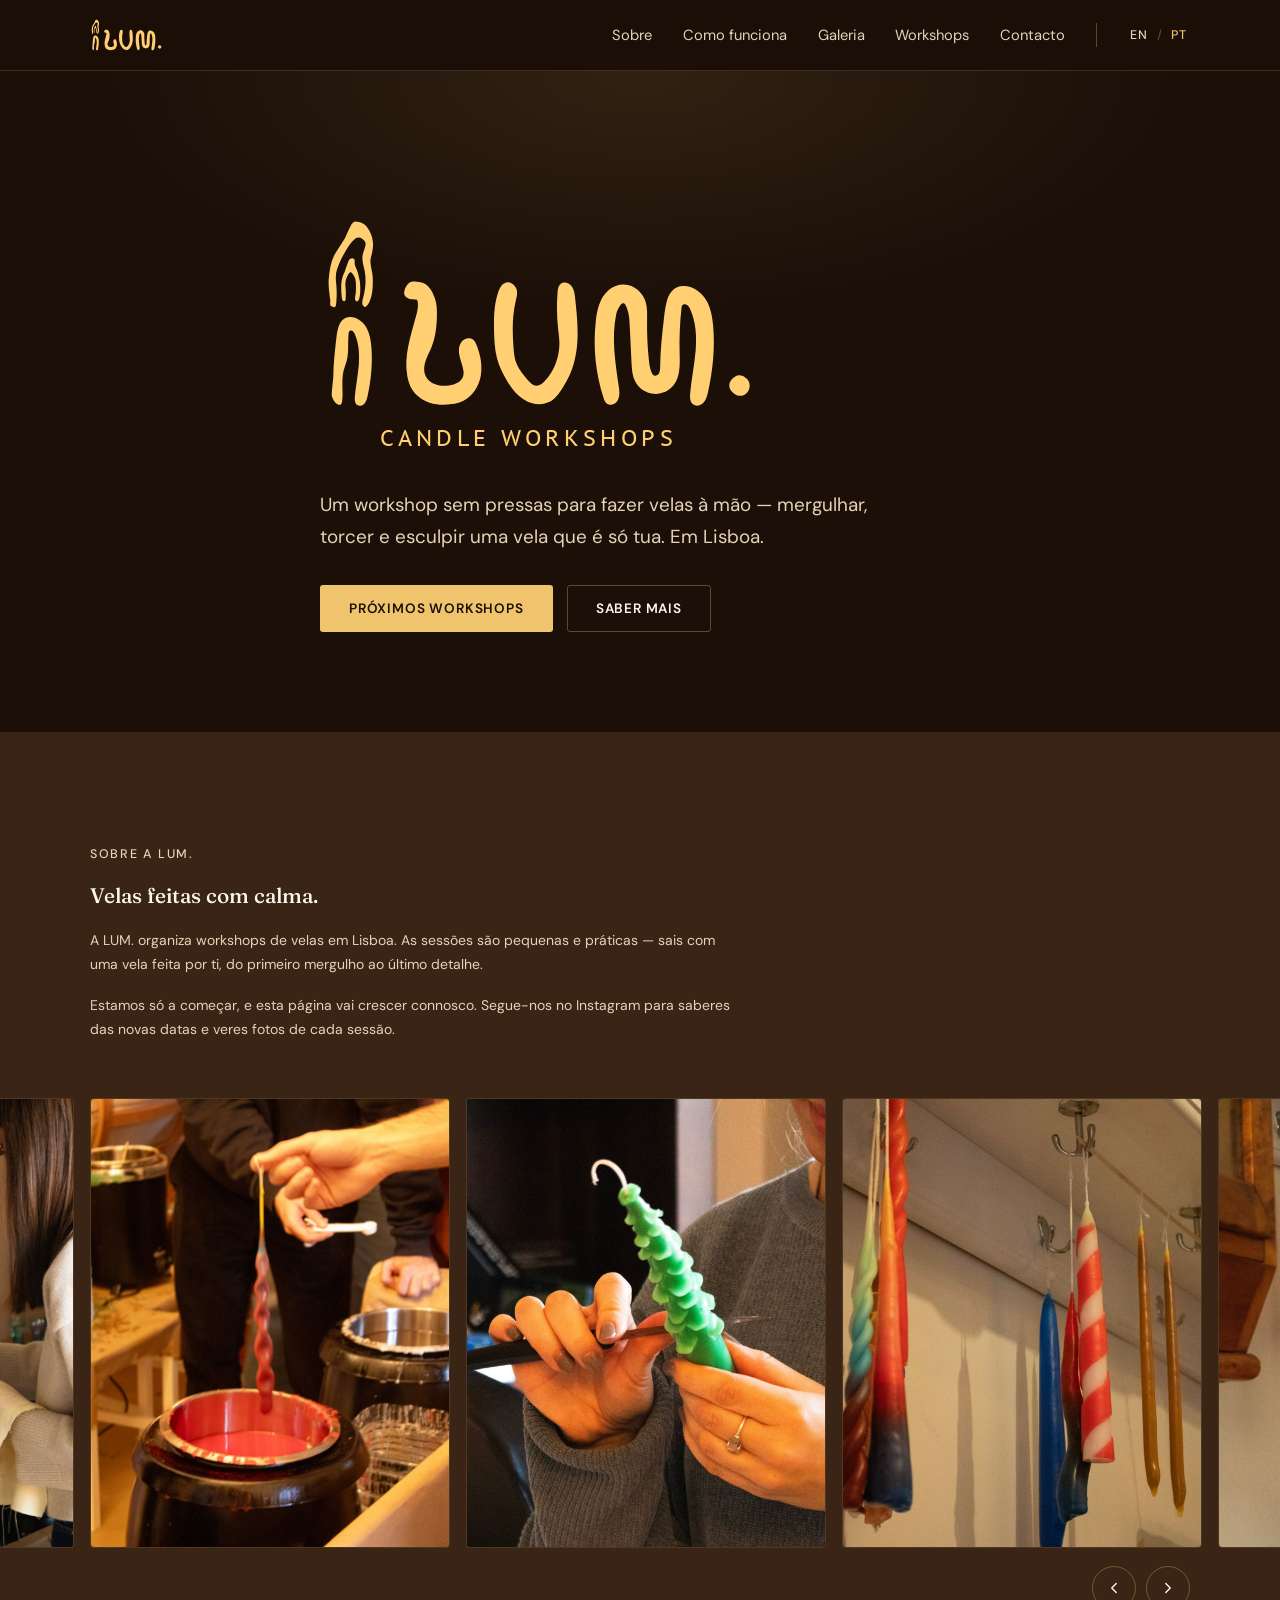
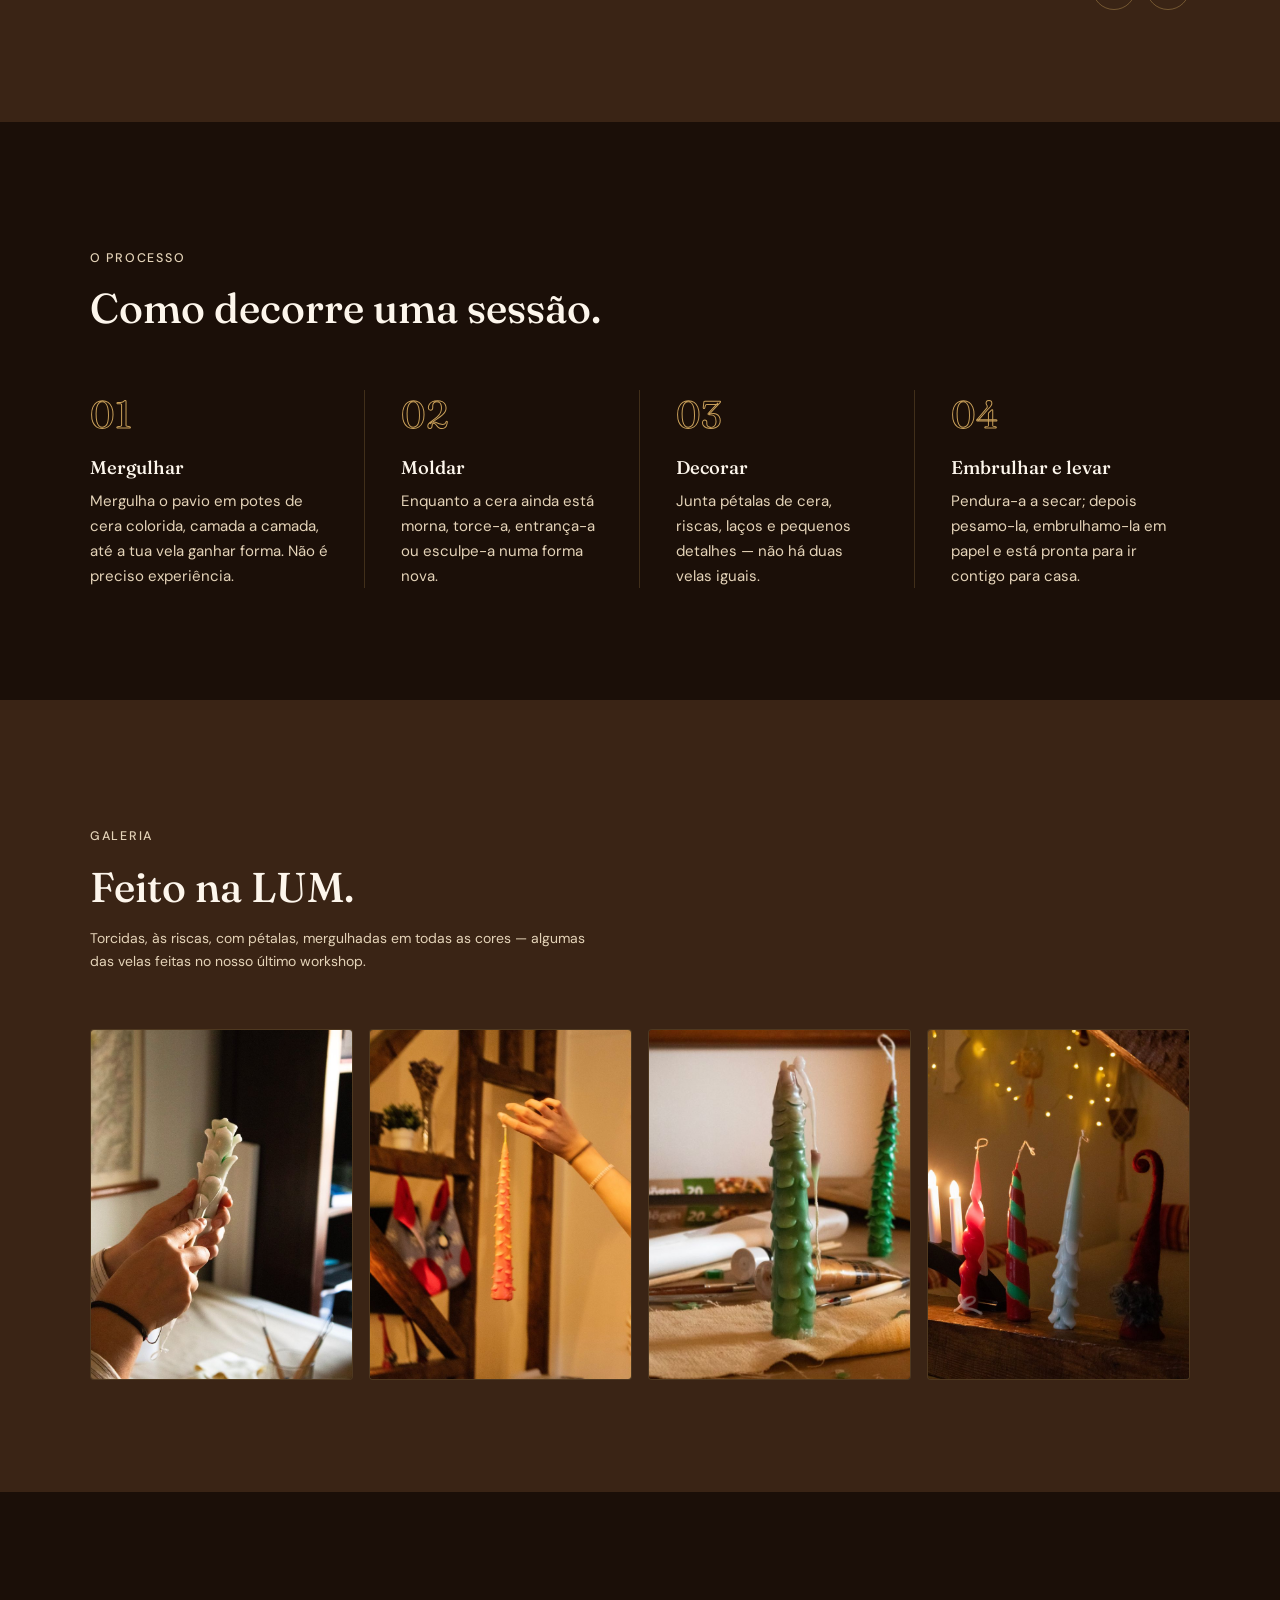
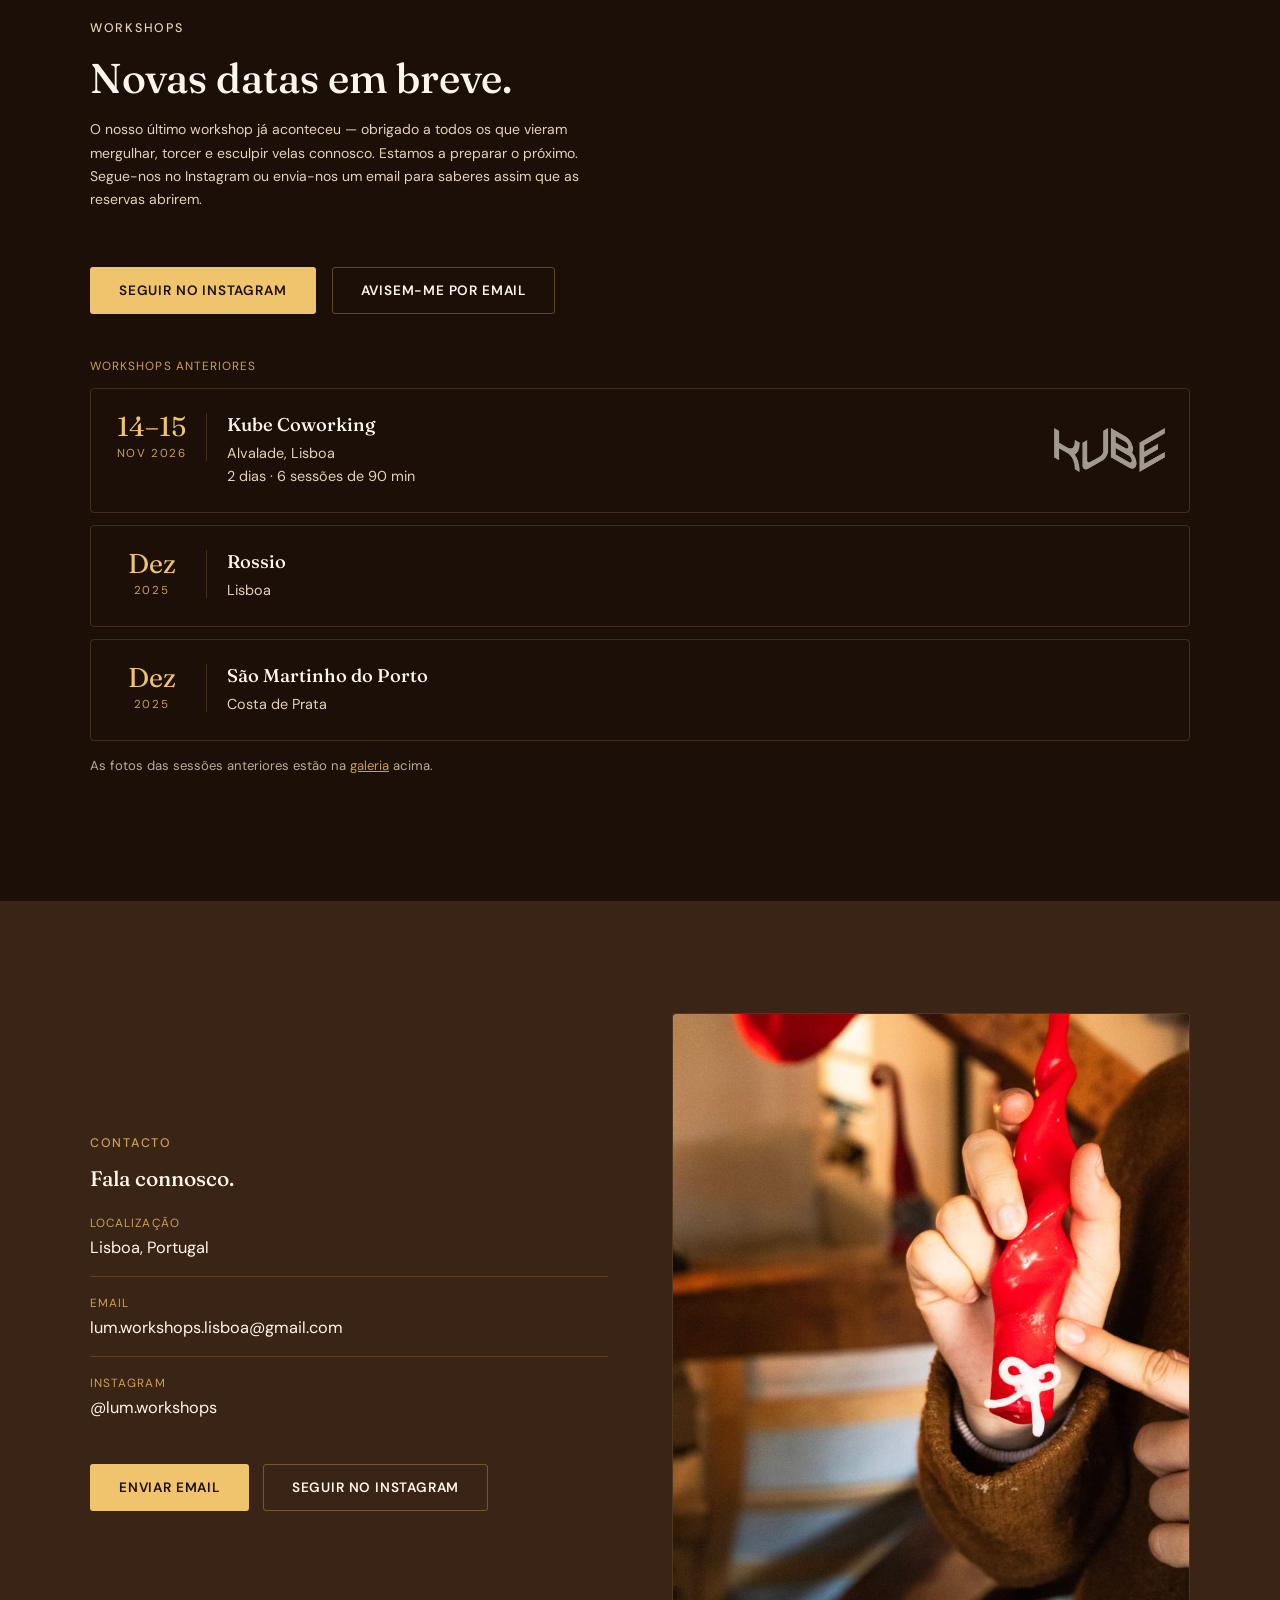
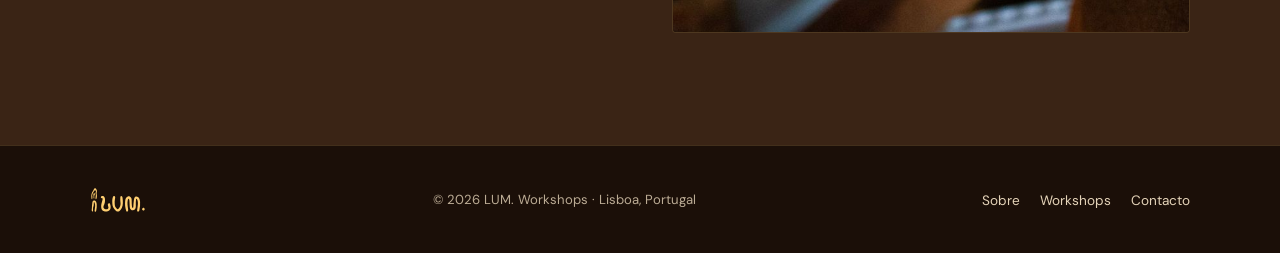
==== commit 7adb2893: "Add December 2025 workshops in Rossio and São Martinho do Porto to past workshops Co-Authored-By: Cl" ====
--- a/pt/index.html
+++ b/pt/index.html
@@ -154,7 +154,7 @@
     <div class="section-head">
       <p class="eyebrow">Workshops</p>
       <h2>Novas datas em breve.</h2>
-      <p>O nosso primeiro workshop já aconteceu — obrigado a todos os que vieram mergulhar, torcer e esculpir velas connosco. Estamos a preparar o próximo. Segue-nos no Instagram ou envia-nos um email para saberes assim que as reservas abrirem.</p>
+      <p>O nosso último workshop já aconteceu — obrigado a todos os que vieram mergulhar, torcer e esculpir velas connosco. Estamos a preparar o próximo. Segue-nos no Instagram ou envia-nos um email para saberes assim que as reservas abrirem.</p>
     </div>
 
     <div class="sessions-cta" style="margin-top:0;">
@@ -167,10 +167,24 @@
       <li class="date-card date-card-past">
         <div class="date-badge"><span class="day">14–15</span><span class="mon">Nov 2026</span></div>
         <div class="date-info">
-          <h3>O nosso primeiro workshop</h3>
-          <p>2 dias &middot; 6 sessões de 90 min<br>Kube Coworking, Alvalade</p>
+          <h3>Kube Coworking</h3>
+          <p>Alvalade, Lisboa<br>2 dias &middot; 6 sessões de 90 min</p>
         </div>
         <img src="../images/kube-logo.png" alt="Kube Coworking" class="date-logo" width="400" height="159">
+      </li>
+      <li class="date-card date-card-past">
+        <div class="date-badge"><span class="day">Dez</span><span class="mon">2025</span></div>
+        <div class="date-info">
+          <h3>Rossio</h3>
+          <p>Lisboa</p>
+        </div>
+      </li>
+      <li class="date-card date-card-past">
+        <div class="date-badge"><span class="day">Dez</span><span class="mon">2025</span></div>
+        <div class="date-info">
+          <h3>São Martinho do Porto</h3>
+          <p>Costa de Prata</p>
+        </div>
       </li>
     </ul>
     <p class="price-note">As fotos das sessões anteriores estão na <a href="#gallery">galeria</a> acima.</p>
--- a/styles.css
+++ b/styles.css
@@ -531,11 +531,12 @@
 /* ---------- Past workshops ---------- */
 .past-list{ list-style: none; margin: 0; padding: 0; display: grid; gap: 12px; }
 .date-card-past{ background: transparent; border-color: var(--line); }
-.date-card-past .date-badge{ width: auto; min-width: 68px; }
+.date-card-past .date-badge{ width: 92px; }
 .date-card-past .date-badge .day{ font-size: 1.7rem; white-space: nowrap; }
 .date-card-past .date-logo{ opacity: 0.6; }
 .price-note a{ color: var(--gold); }
 @media (max-width: 520px){
+  .date-card-past .date-badge{ width: 78px; }
   .date-card-past .date-badge .day{ font-size: 1.4rem; }
   .date-card-past .date-info h3{ padding-right: 64px; }
 }
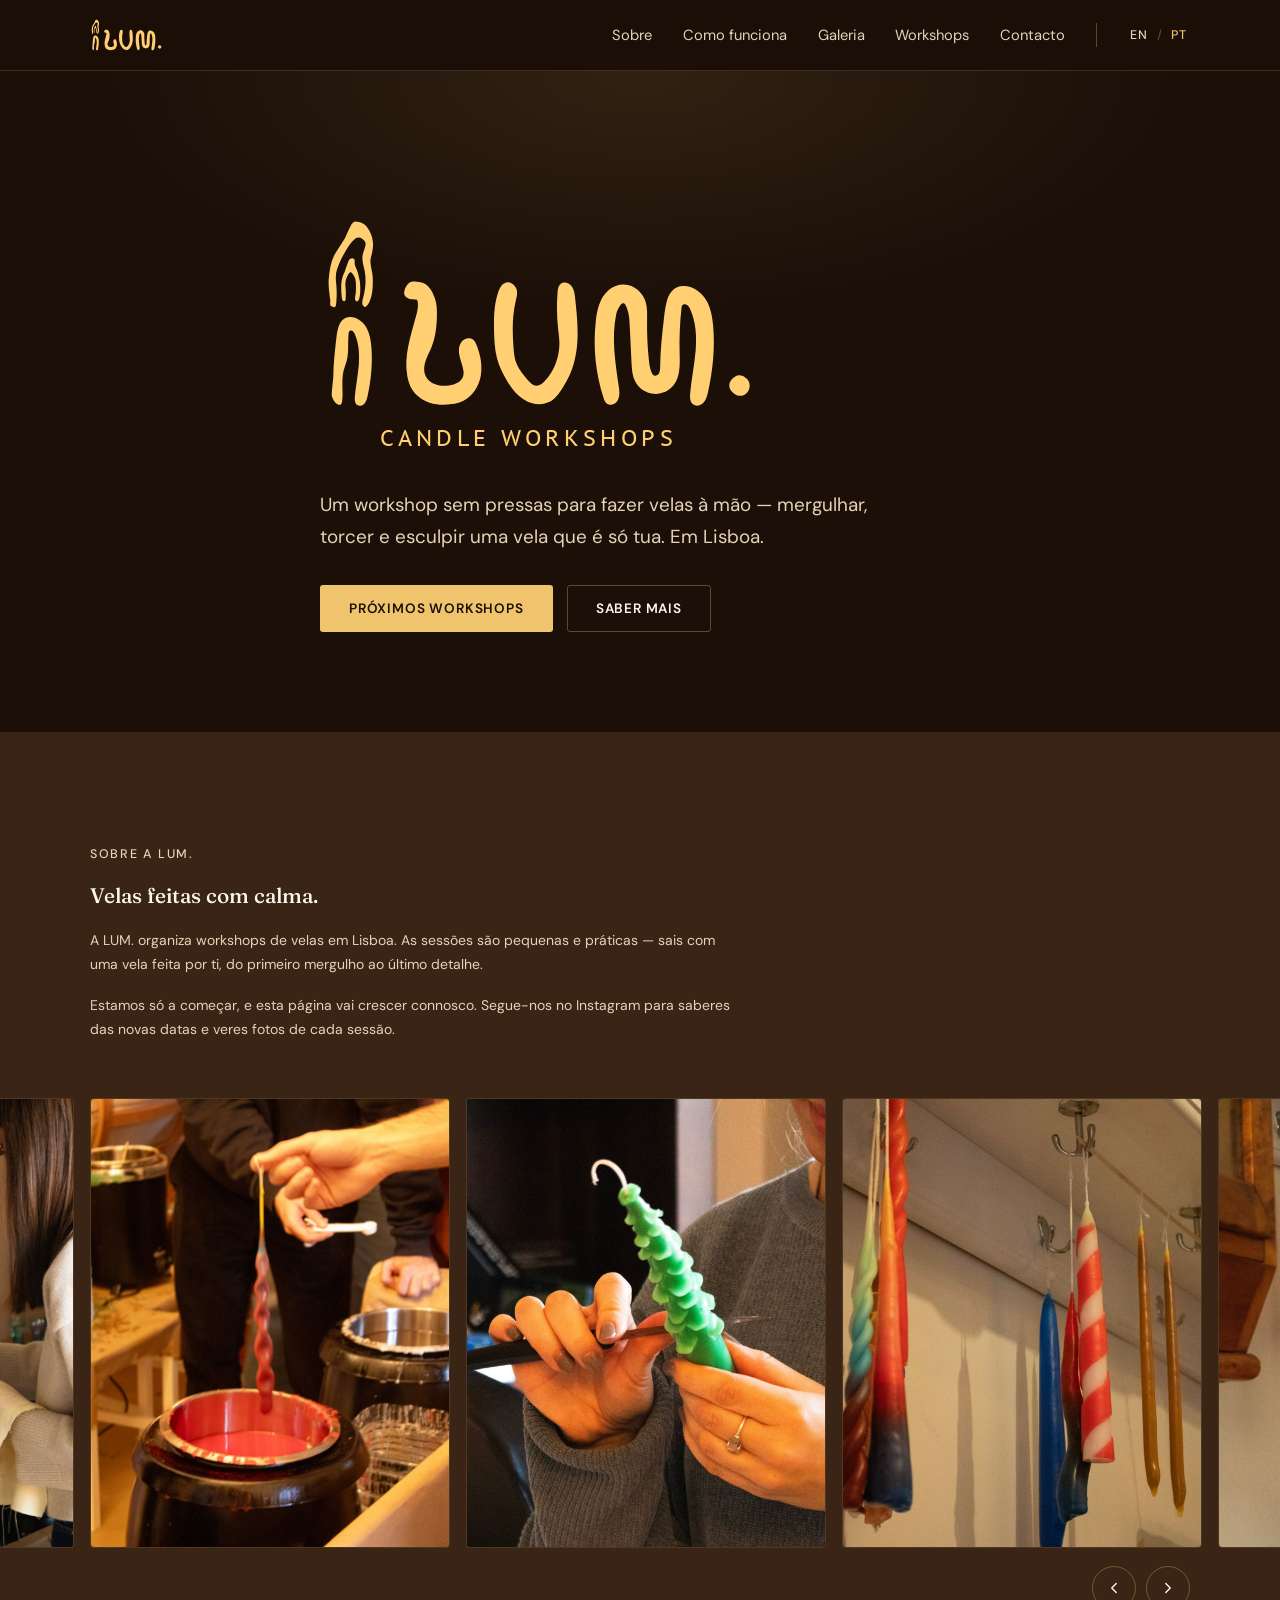
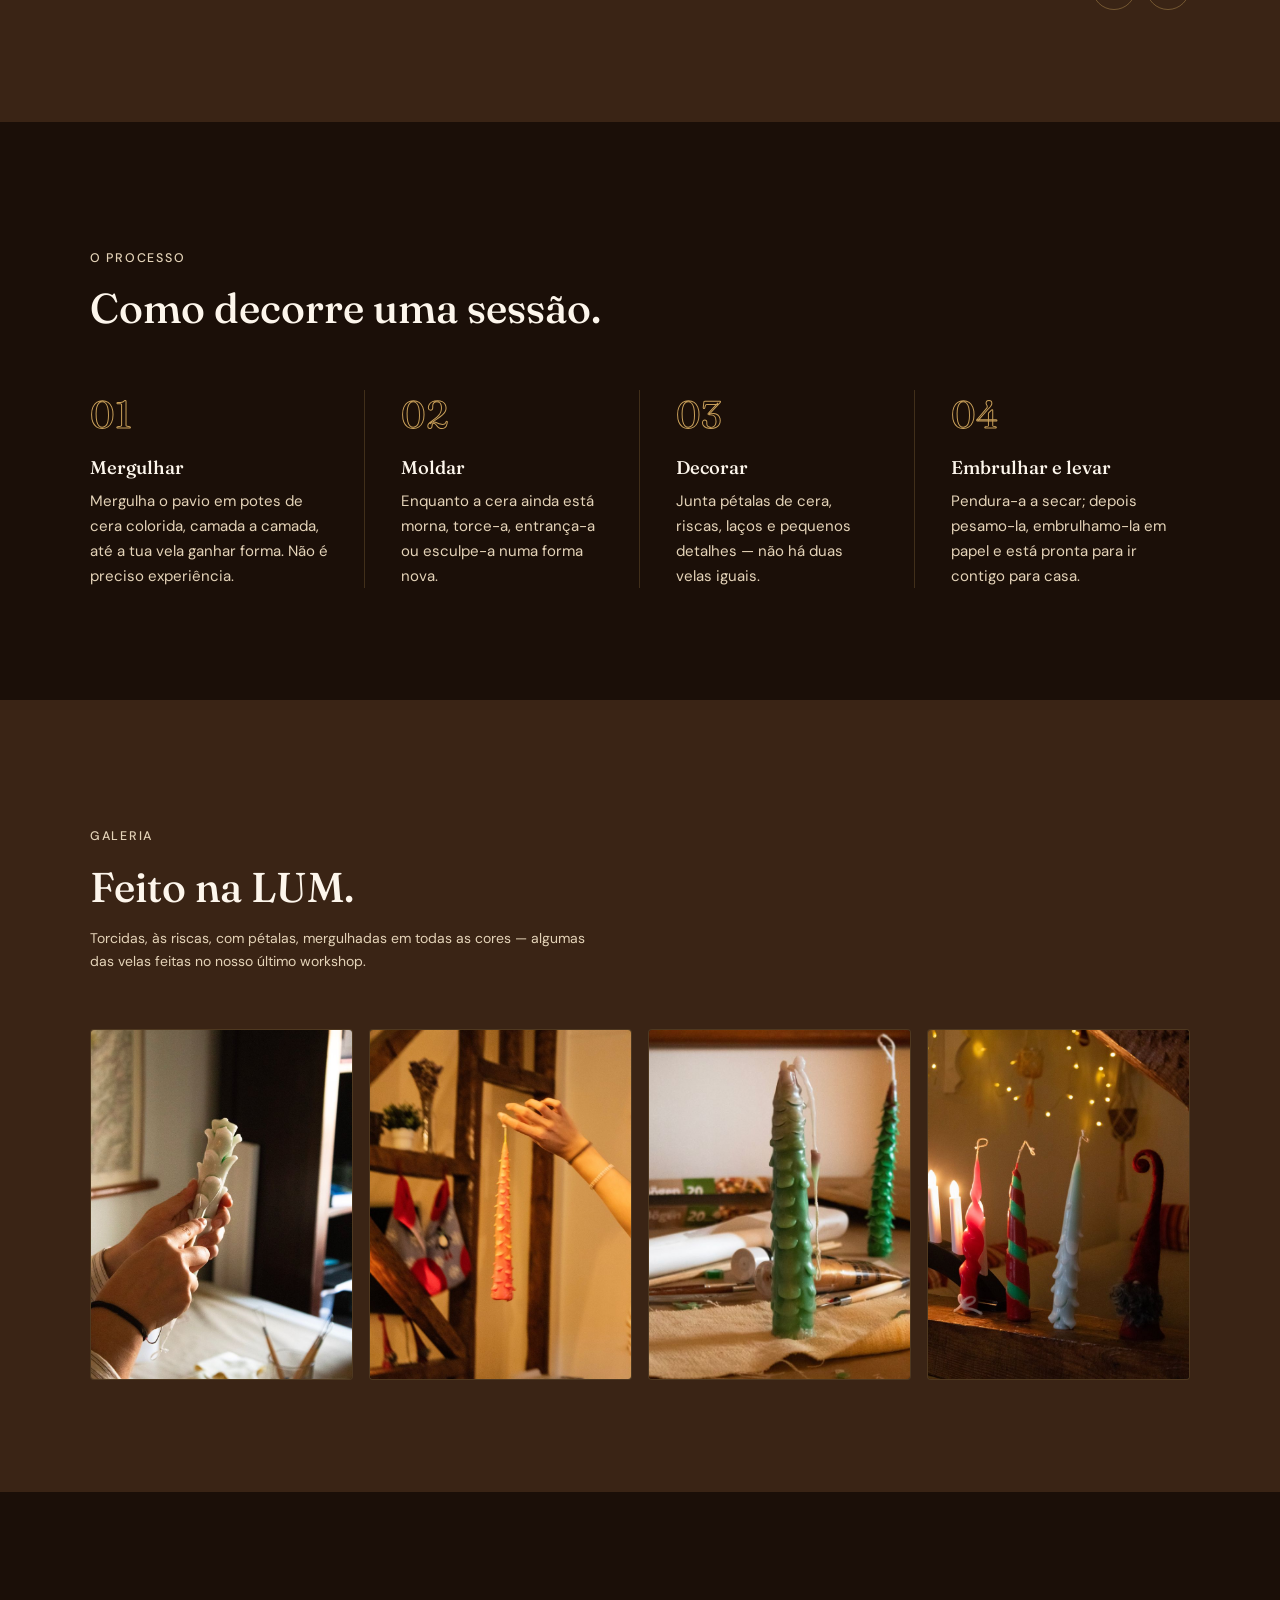
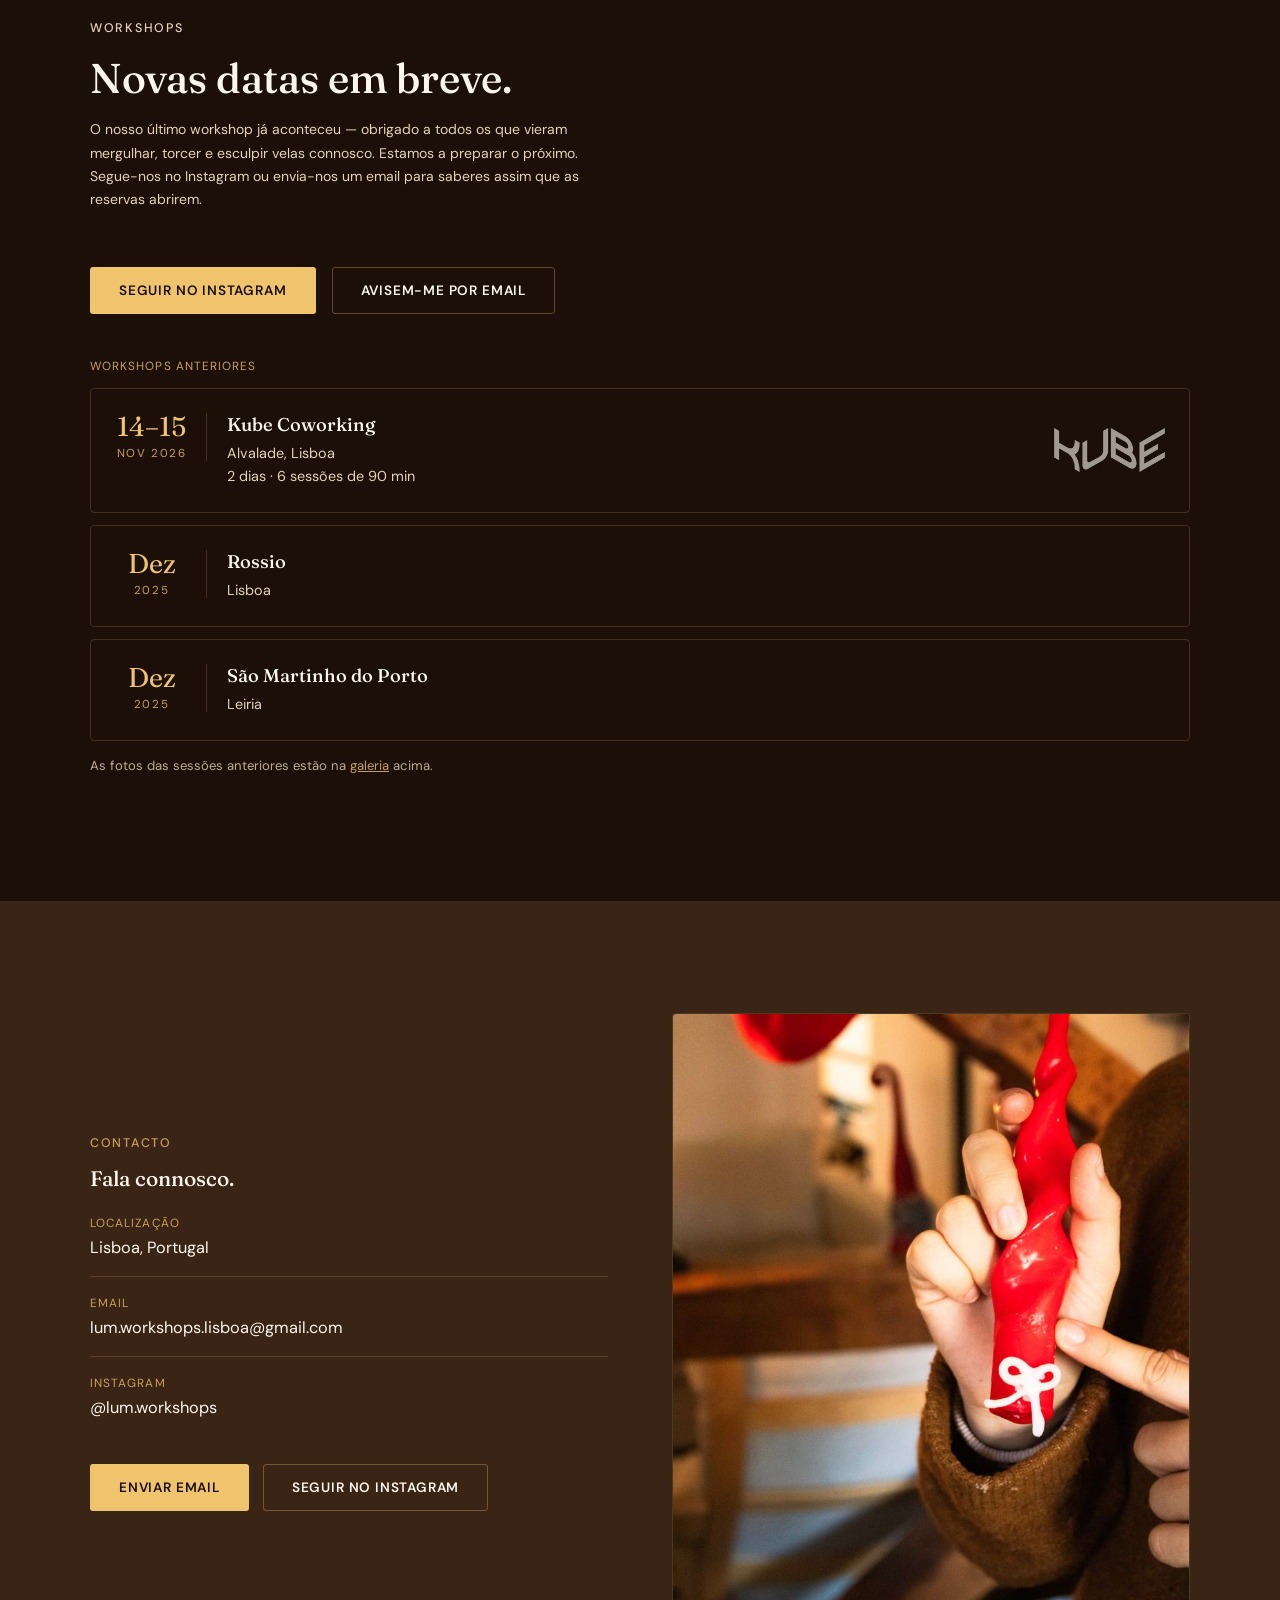
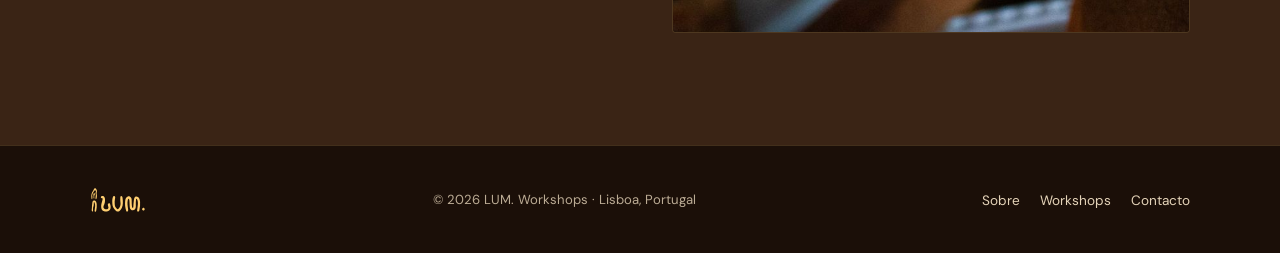
==== commit cf281809: "Use Leiria as location for São Martinho do Porto workshop Co-Authored-By: Claude Opus 5.5 <noreply@a" ====
--- a/pt/index.html
+++ b/pt/index.html
@@ -183,7 +183,7 @@
         <div class="date-badge"><span class="day">Dez</span><span class="mon">2025</span></div>
         <div class="date-info">
           <h3>São Martinho do Porto</h3>
-          <p>Costa de Prata</p>
+          <p>Leiria</p>
         </div>
       </li>
     </ul>
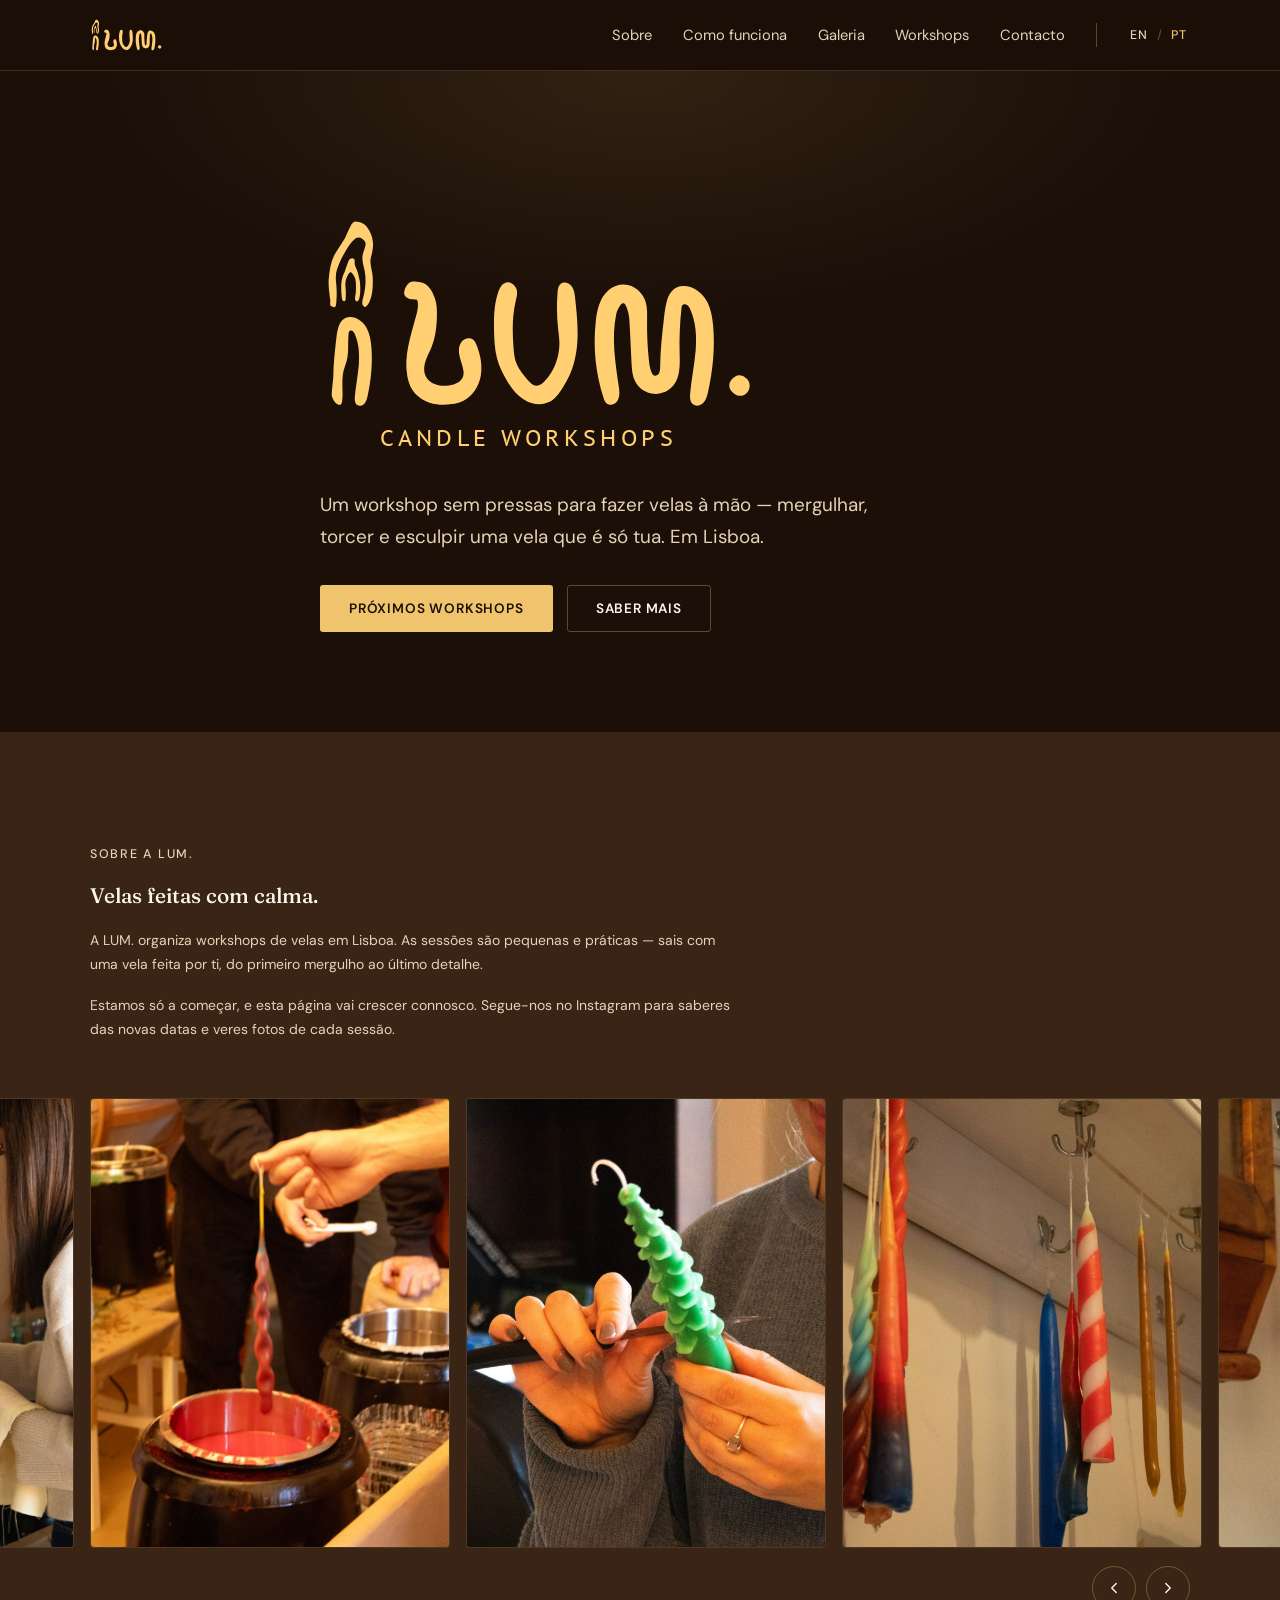
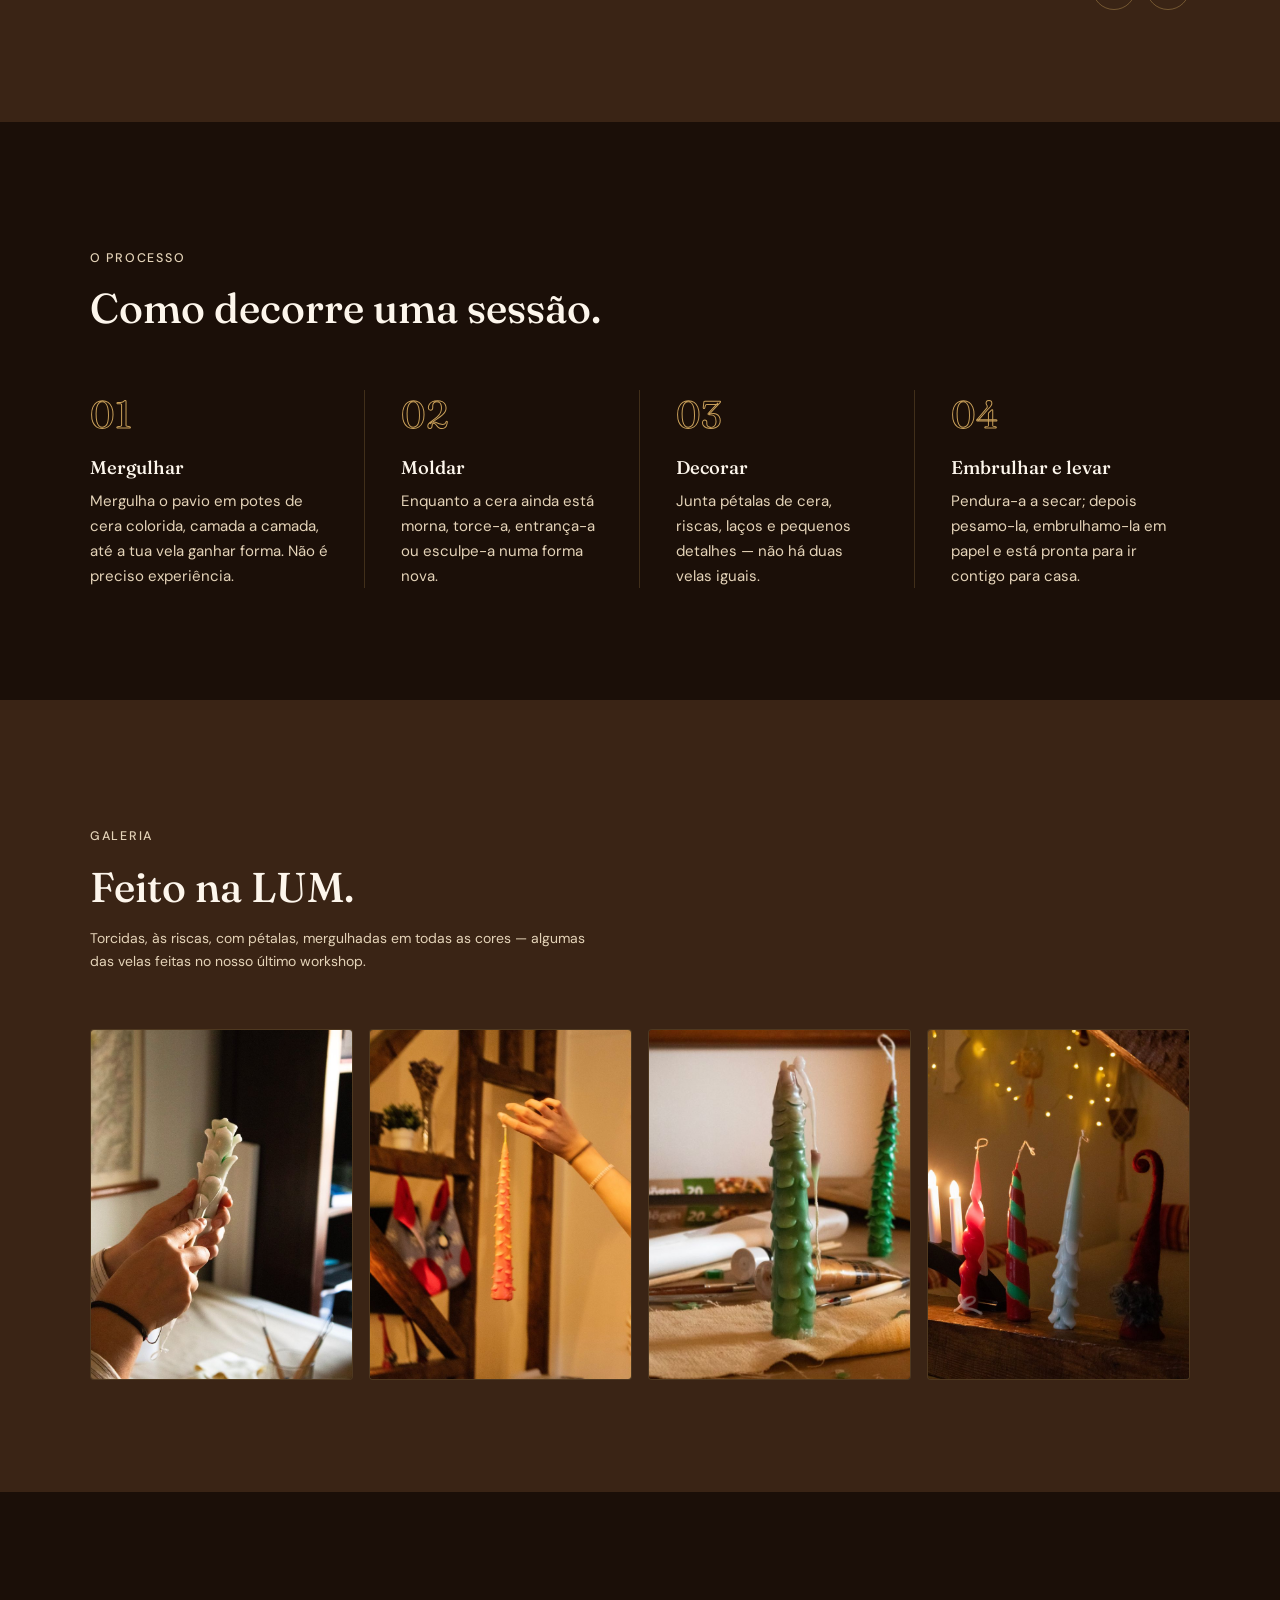
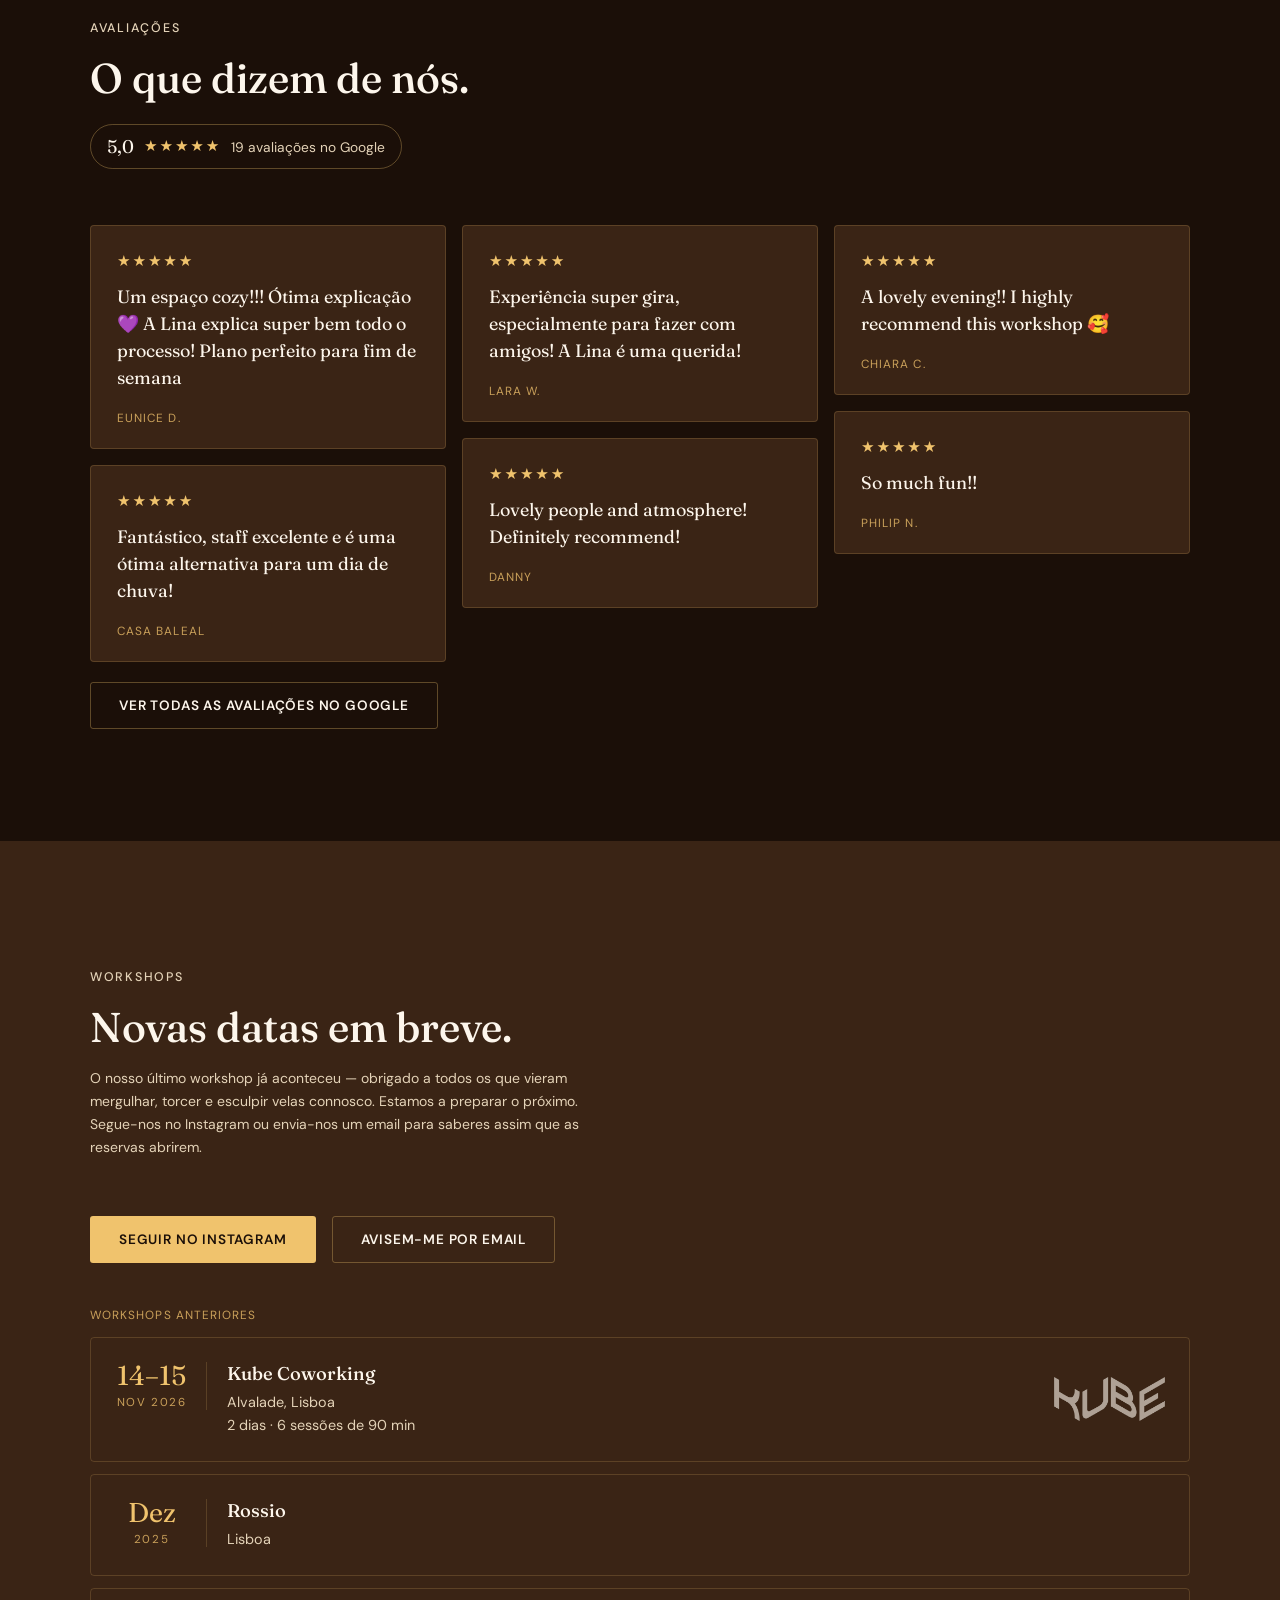
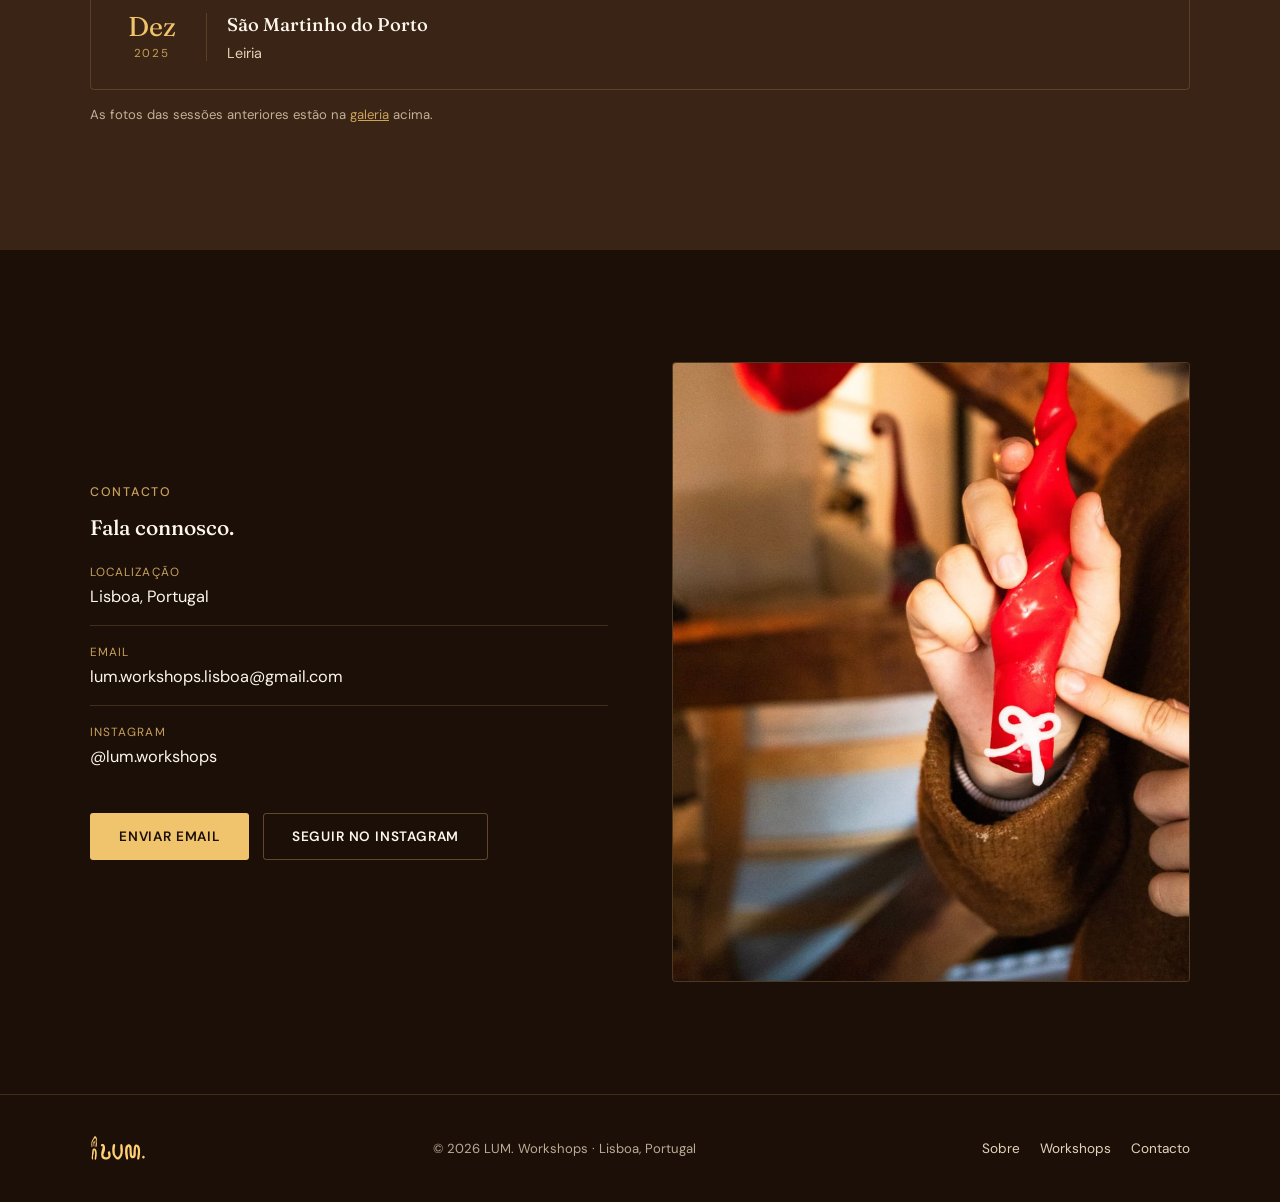
==== commit a8c0de3a: "Add Google reviews section with link to all reviews Co-Authored-By: Claude Opus 5.5 <noreply@anthrop" ====
--- a/pt/index.html
+++ b/pt/index.html
@@ -149,7 +149,56 @@
   </div>
 </section>
 
-<section class="section" id="sessions">
+<section class="section" id="reviews">
+  <div class="container">
+    <div class="section-head">
+      <p class="eyebrow">Avaliações</p>
+      <h2>O que dizem de nós.</h2>
+      <a href="https://share.google/hfch1lowh0fKxNzji" class="rating-badge" target="_blank" rel="noopener" aria-label="5,0 em 5 estrelas, 19 avaliações no Google">
+        <span class="rating-score">5,0</span>
+        <span class="stars" aria-hidden="true">★★★★★</span>
+        <span class="rating-count">19 avaliações no Google</span>
+      </a>
+    </div>
+    <div class="reviews-grid">
+      <figure class="review-card">
+        <span class="stars" aria-label="5 em 5 estrelas">★★★★★</span>
+        <blockquote lang="pt-PT"><p>Um espaço cozy!!! Ótima explicação 💜 A Lina explica super bem todo o processo! Plano perfeito para fim de semana</p></blockquote>
+        <figcaption>Eunice D.</figcaption>
+      </figure>
+      <figure class="review-card">
+        <span class="stars" aria-label="5 em 5 estrelas">★★★★★</span>
+        <blockquote lang="pt-PT"><p>Fantástico, staff excelente e é uma ótima alternativa para um dia de chuva!</p></blockquote>
+        <figcaption>Casa Baleal</figcaption>
+      </figure>
+      <figure class="review-card">
+        <span class="stars" aria-label="5 em 5 estrelas">★★★★★</span>
+        <blockquote lang="pt-PT"><p>Experiência super gira, especialmente para fazer com amigos! A Lina é uma querida!</p></blockquote>
+        <figcaption>Lara W.</figcaption>
+      </figure>
+      <figure class="review-card">
+        <span class="stars" aria-label="5 em 5 estrelas">★★★★★</span>
+        <blockquote lang="en"><p>Lovely people and atmosphere! Definitely recommend!</p></blockquote>
+        <figcaption>Danny</figcaption>
+      </figure>
+      <figure class="review-card">
+        <span class="stars" aria-label="5 em 5 estrelas">★★★★★</span>
+        <blockquote lang="en"><p>A lovely evening!! I highly recommend this workshop 🥰</p></blockquote>
+        <figcaption>Chiara C.</figcaption>
+      </figure>
+      <figure class="review-card">
+        <span class="stars" aria-label="5 em 5 estrelas">★★★★★</span>
+        <blockquote lang="en"><p>So much fun!!</p></blockquote>
+        <figcaption>Philip N.</figcaption>
+      </figure>
+    </div>
+    <div class="reviews-cta">
+      <a href="https://share.google/hfch1lowh0fKxNzji" class="btn btn-outline" target="_blank" rel="noopener">Ver todas as avaliações no Google</a>
+    </div>
+  </div>
+</section>
+
+<section class="section section-warm" id="sessions">
   <div class="container">
     <div class="section-head">
       <p class="eyebrow">Workshops</p>
@@ -191,7 +240,7 @@
   </div>
 </section>
 
-<section class="section section-warm" id="contact">
+<section class="section" id="contact">
   <div class="container">
     <div class="two-col">
       <div>
--- a/styles.css
+++ b/styles.css
@@ -540,3 +540,46 @@
   .date-card-past .date-badge .day{ font-size: 1.4rem; }
   .date-card-past .date-info h3{ padding-right: 64px; }
 }
+
+/* ---------- Reviews ---------- */
+.stars{ color: var(--gold); letter-spacing: 0.12em; font-size: 0.95rem; line-height: 1; }
+.rating-badge{
+  display: inline-flex;
+  align-items: center;
+  gap: 10px;
+  margin-top: 20px;
+  padding: 10px 16px;
+  border: 1px solid var(--line-strong);
+  border-radius: 999px;
+  text-decoration: none;
+  transition: border-color 0.2s ease;
+}
+.rating-badge:hover{ border-color: var(--gold); }
+.rating-score{ font-family: 'Fraunces', Georgia, serif; font-size: 1.15rem; color: var(--cream); }
+.rating-count{ font-size: 0.86rem; color: var(--cream-dim); }
+.rating-badge:hover .rating-count{ color: var(--gold); }
+.reviews-grid{ columns: 3 280px; column-gap: 16px; }
+.review-card{
+  break-inside: avoid;
+  margin: 0 0 16px;
+  padding: 26px 26px 22px;
+  border: 1px solid var(--line);
+  border-radius: 4px;
+  background: var(--bg-1);
+}
+.review-card blockquote{ margin: 14px 0 18px; }
+.review-card blockquote p{
+  margin: 0;
+  font-family: 'Fraunces', Georgia, serif;
+  font-size: 1.12rem;
+  line-height: 1.5;
+  color: var(--cream);
+}
+.review-card figcaption{
+  font-size: 0.74rem;
+  letter-spacing: 0.09em;
+  text-transform: uppercase;
+  color: var(--gold-dim);
+}
+.reviews-cta{ margin-top: 20px; }
+@media (max-width: 480px){ .reviews-cta .btn{ width: 100%; } }
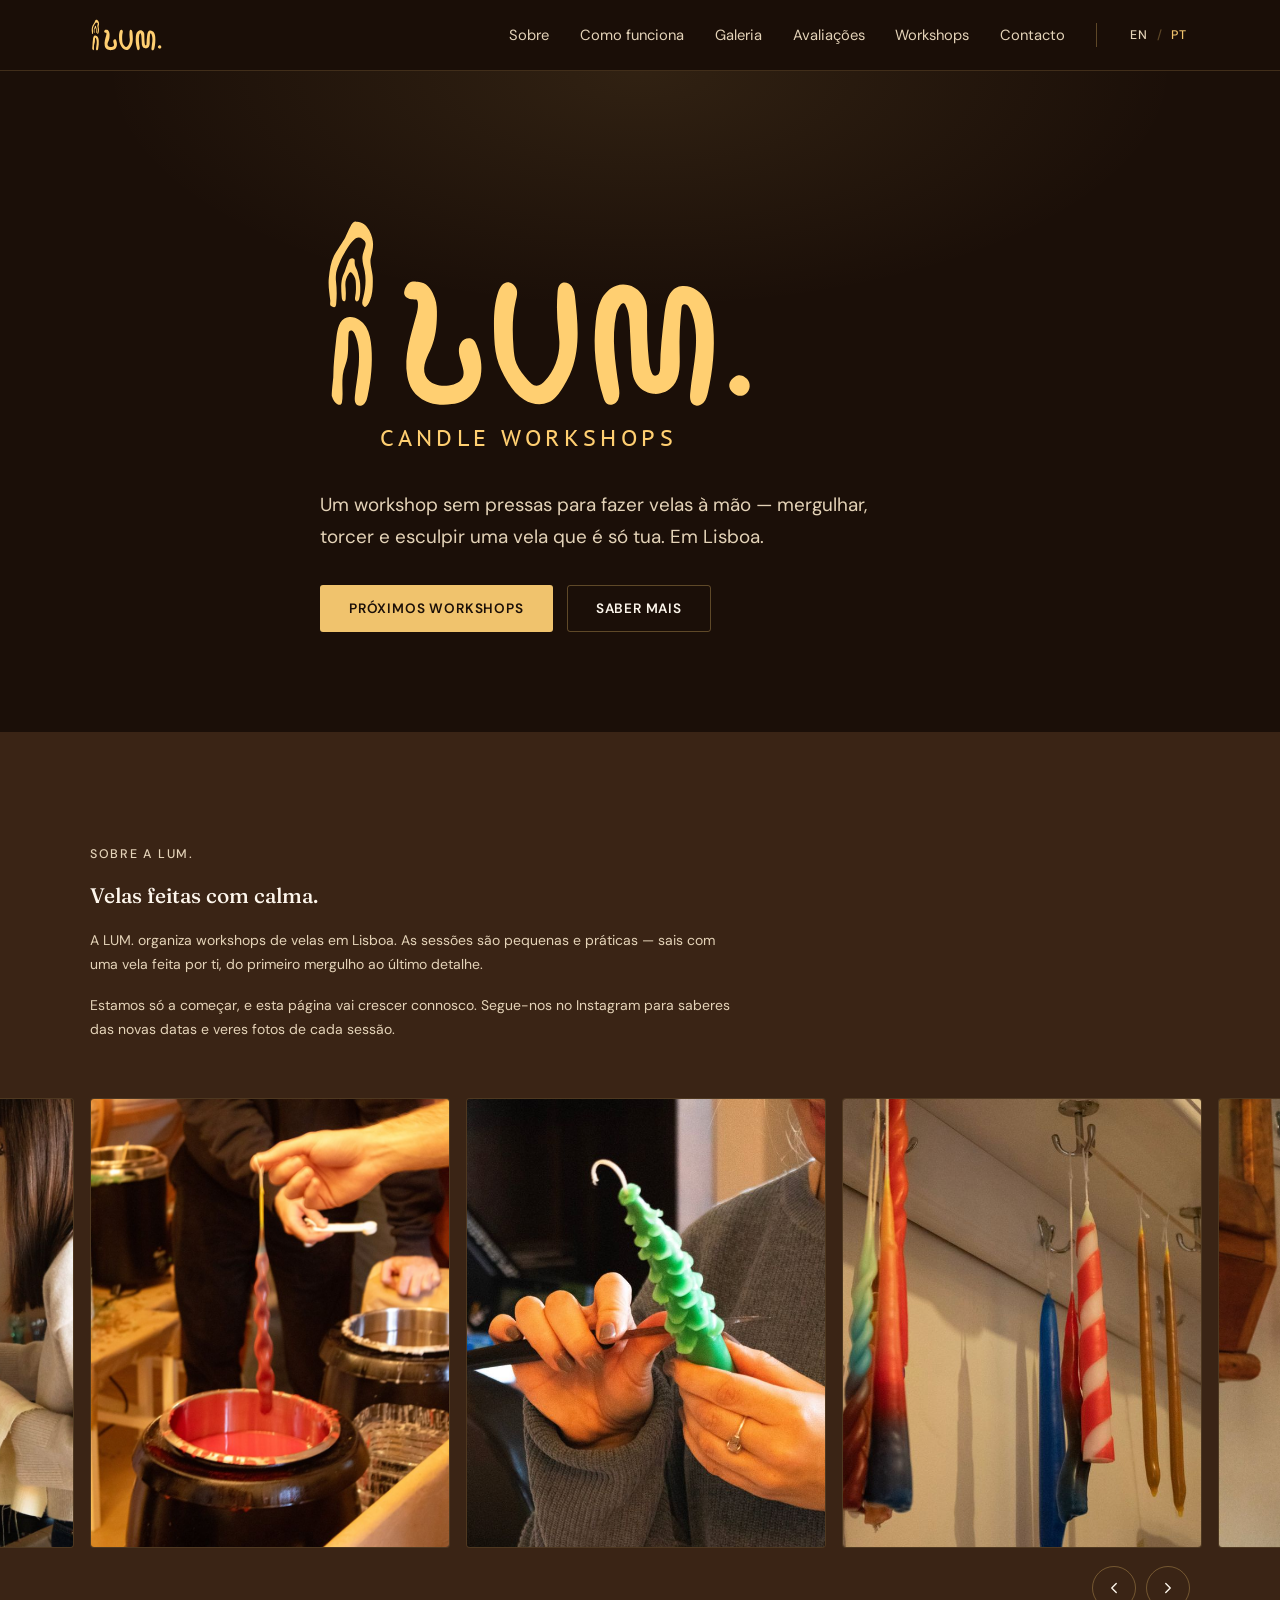
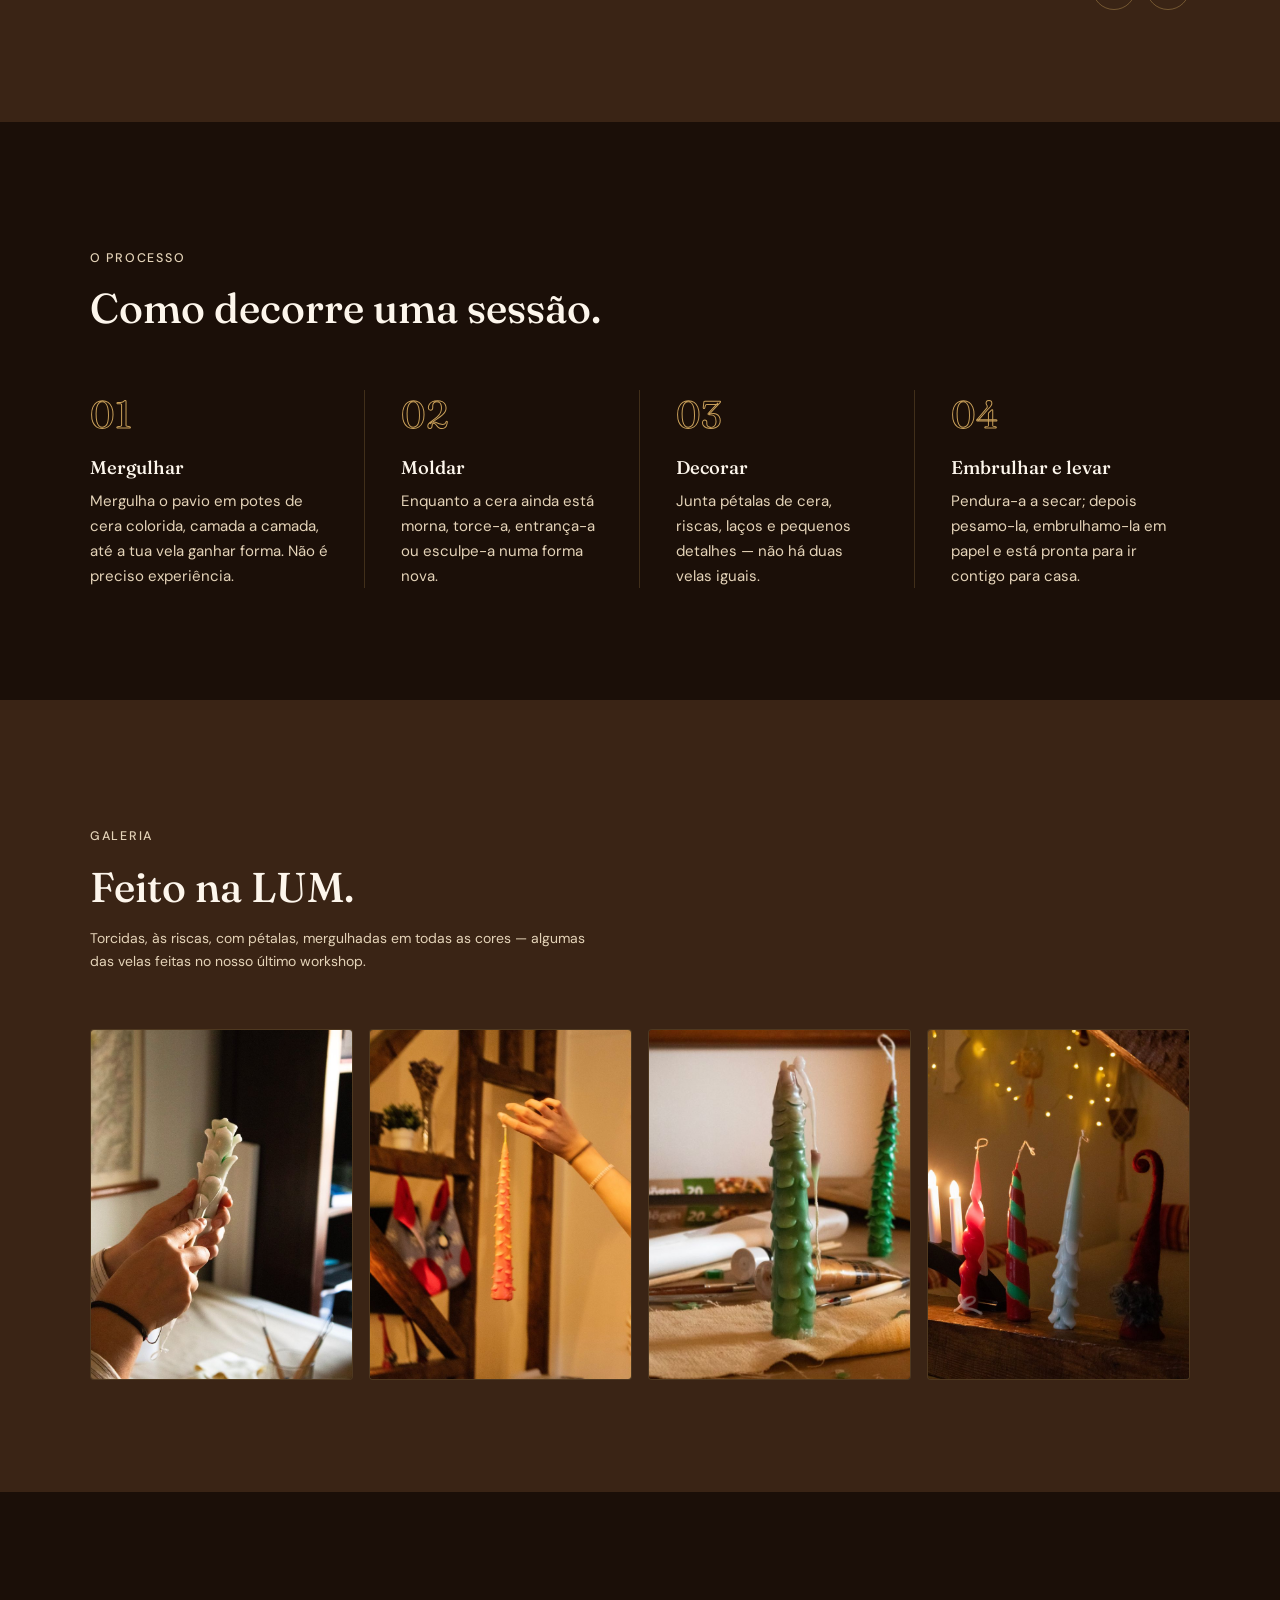
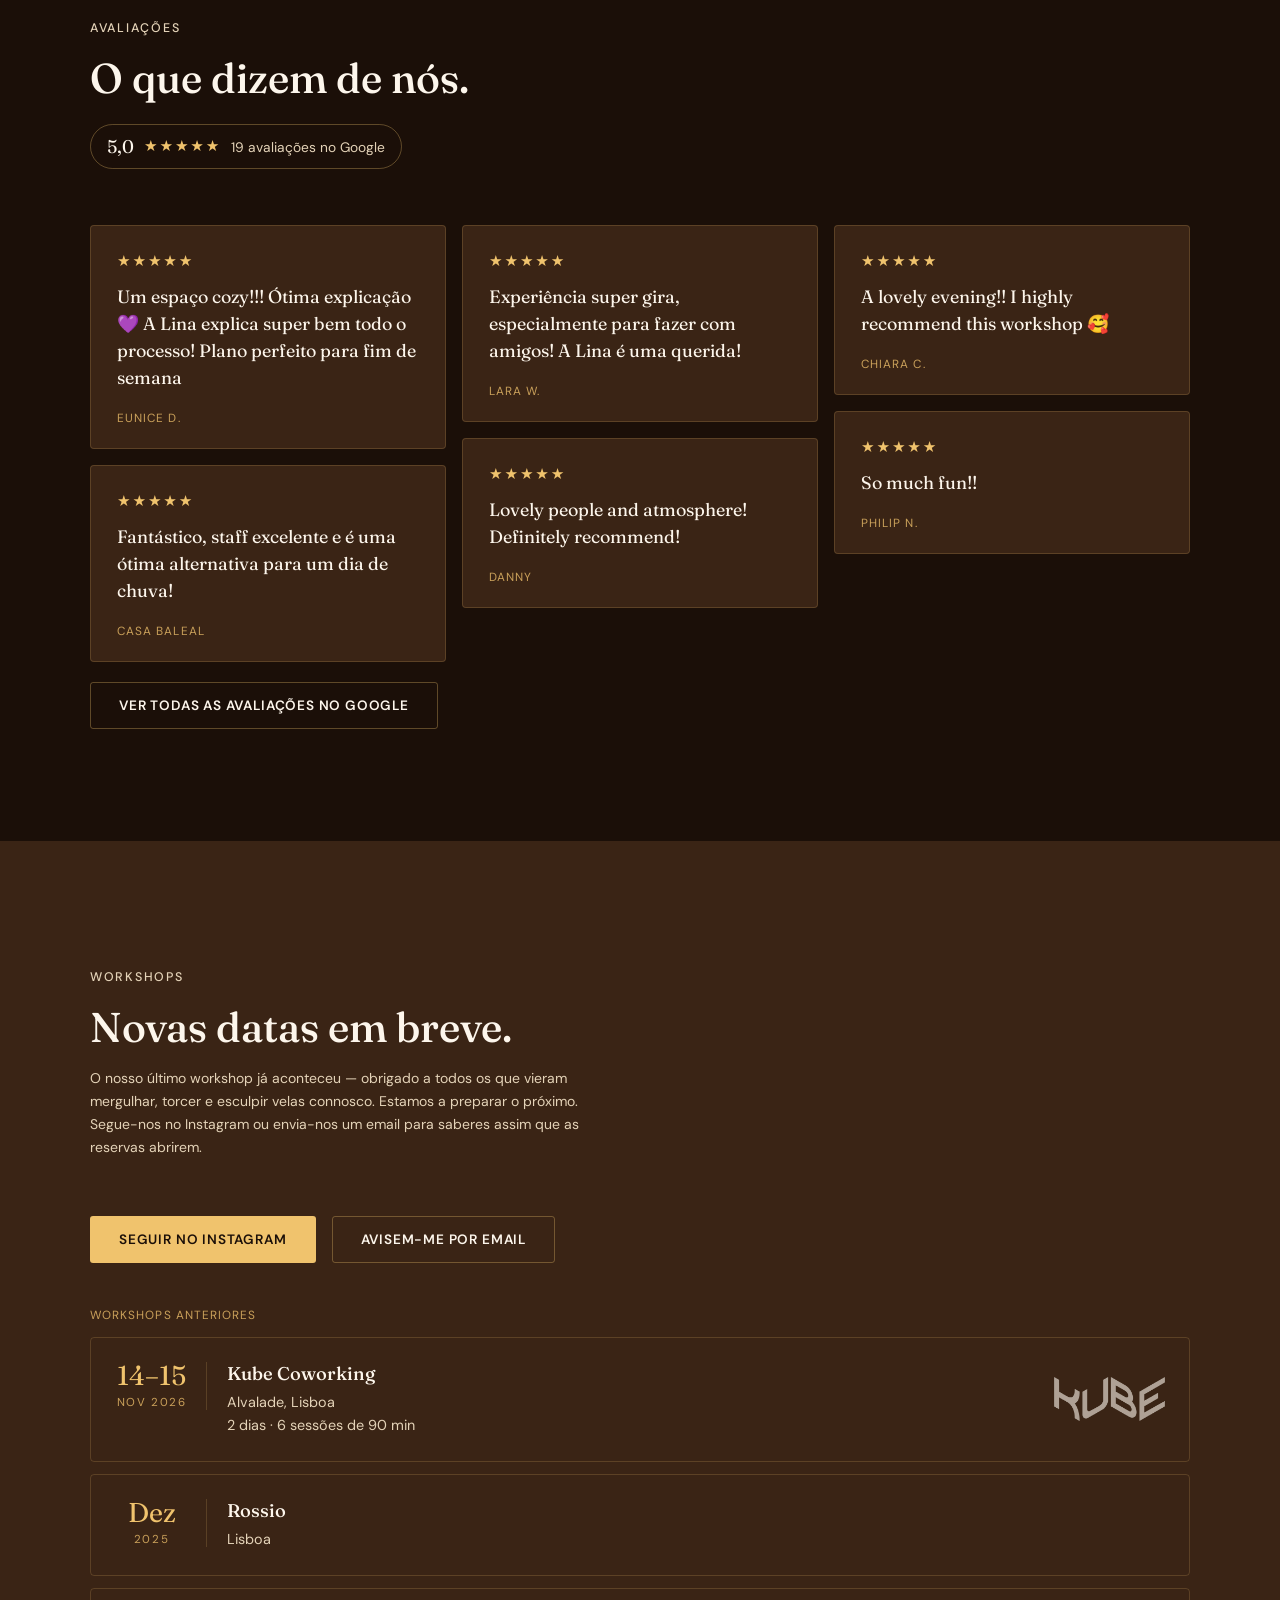
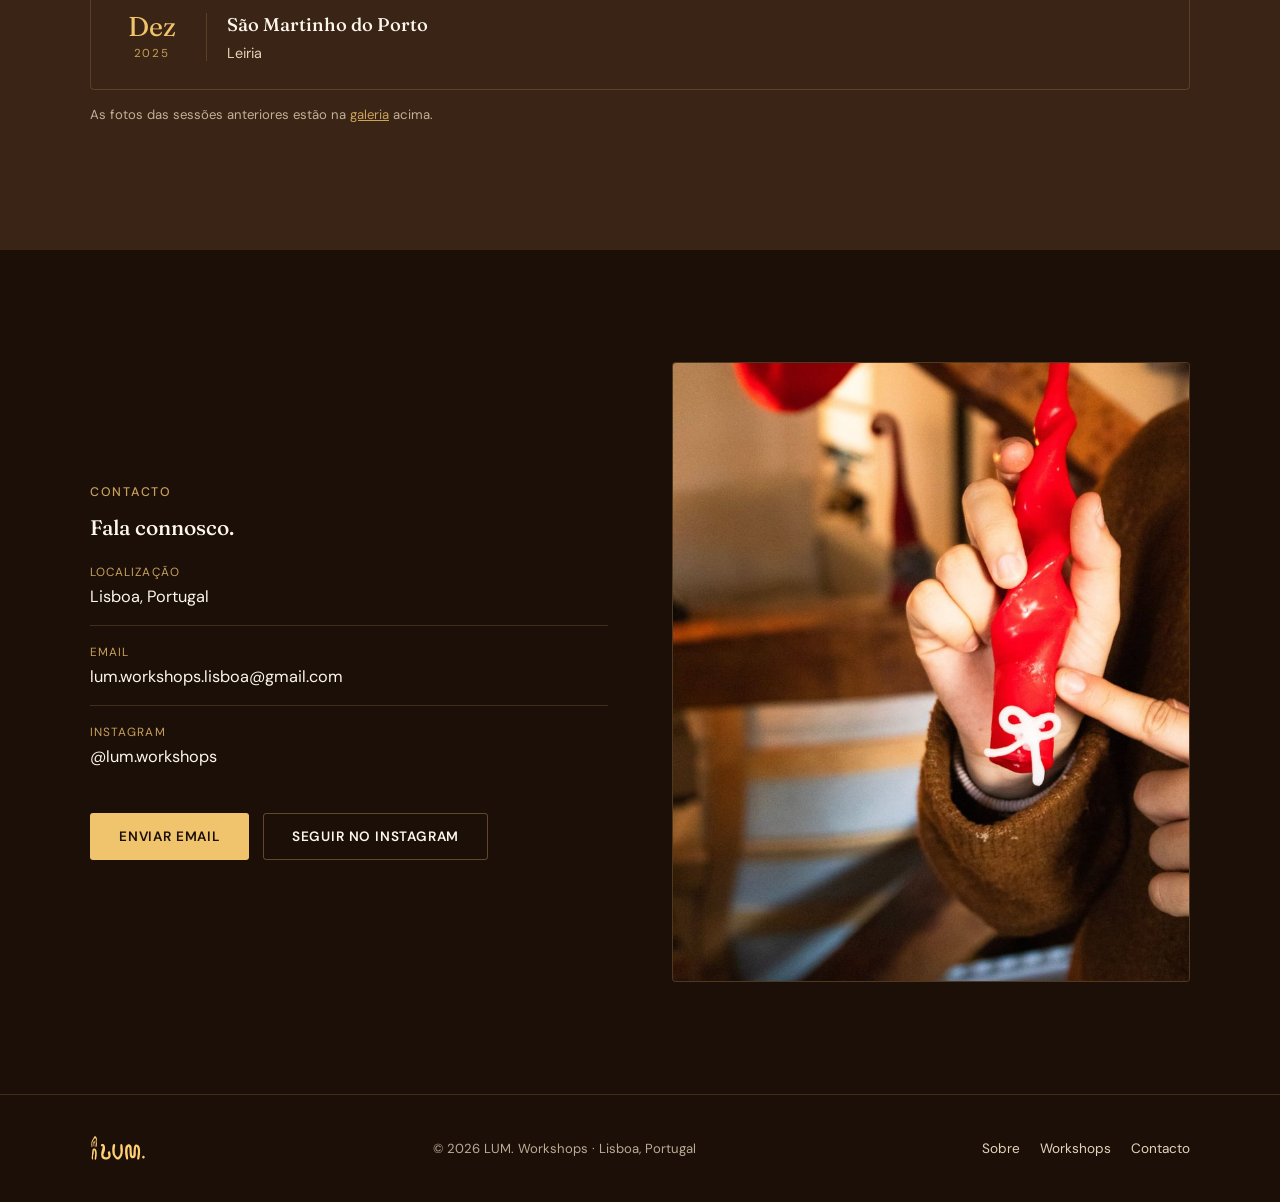
==== commit 08d9d1ee: "Add Reviews link to the menu Switch to the hamburger menu below 680px so the longer menu still fits." ====
--- a/pt/index.html
+++ b/pt/index.html
@@ -30,6 +30,7 @@
         <li><a href="#about">Sobre</a></li>
         <li><a href="#how-it-works">Como funciona</a></li>
         <li><a href="#gallery">Galeria</a></li>
+        <li><a href="#reviews">Avaliações</a></li>
         <li><a href="#sessions">Workshops</a></li>
         <li><a href="#contact">Contacto</a></li>
       </ul>
--- a/styles.css
+++ b/styles.css
@@ -107,6 +107,7 @@
   padding-block: 18px;
 }
 .wordmark{
+  flex-shrink: 0;
   display: inline-flex;
   align-items: center;
   text-decoration: none;
@@ -164,7 +165,7 @@
   .nav-links a{ font-size: 0.85rem; }
 }
 
-@media (max-width: 620px){
+@media (max-width: 680px){
   .nav-links{
     position: absolute;
     top: 100%;
@@ -523,7 +524,7 @@
 .lang-switch a:hover{ color: var(--gold); }
 .lang-switch [aria-current]{ color: var(--gold); }
 .lang-switch .sep{ color: var(--line-strong); padding: 0; }
-@media (max-width: 620px){
+@media (max-width: 680px){
   .nav-right{ gap: 12px; }
   .lang-switch{ border-left: none; padding-left: 0; }
 }
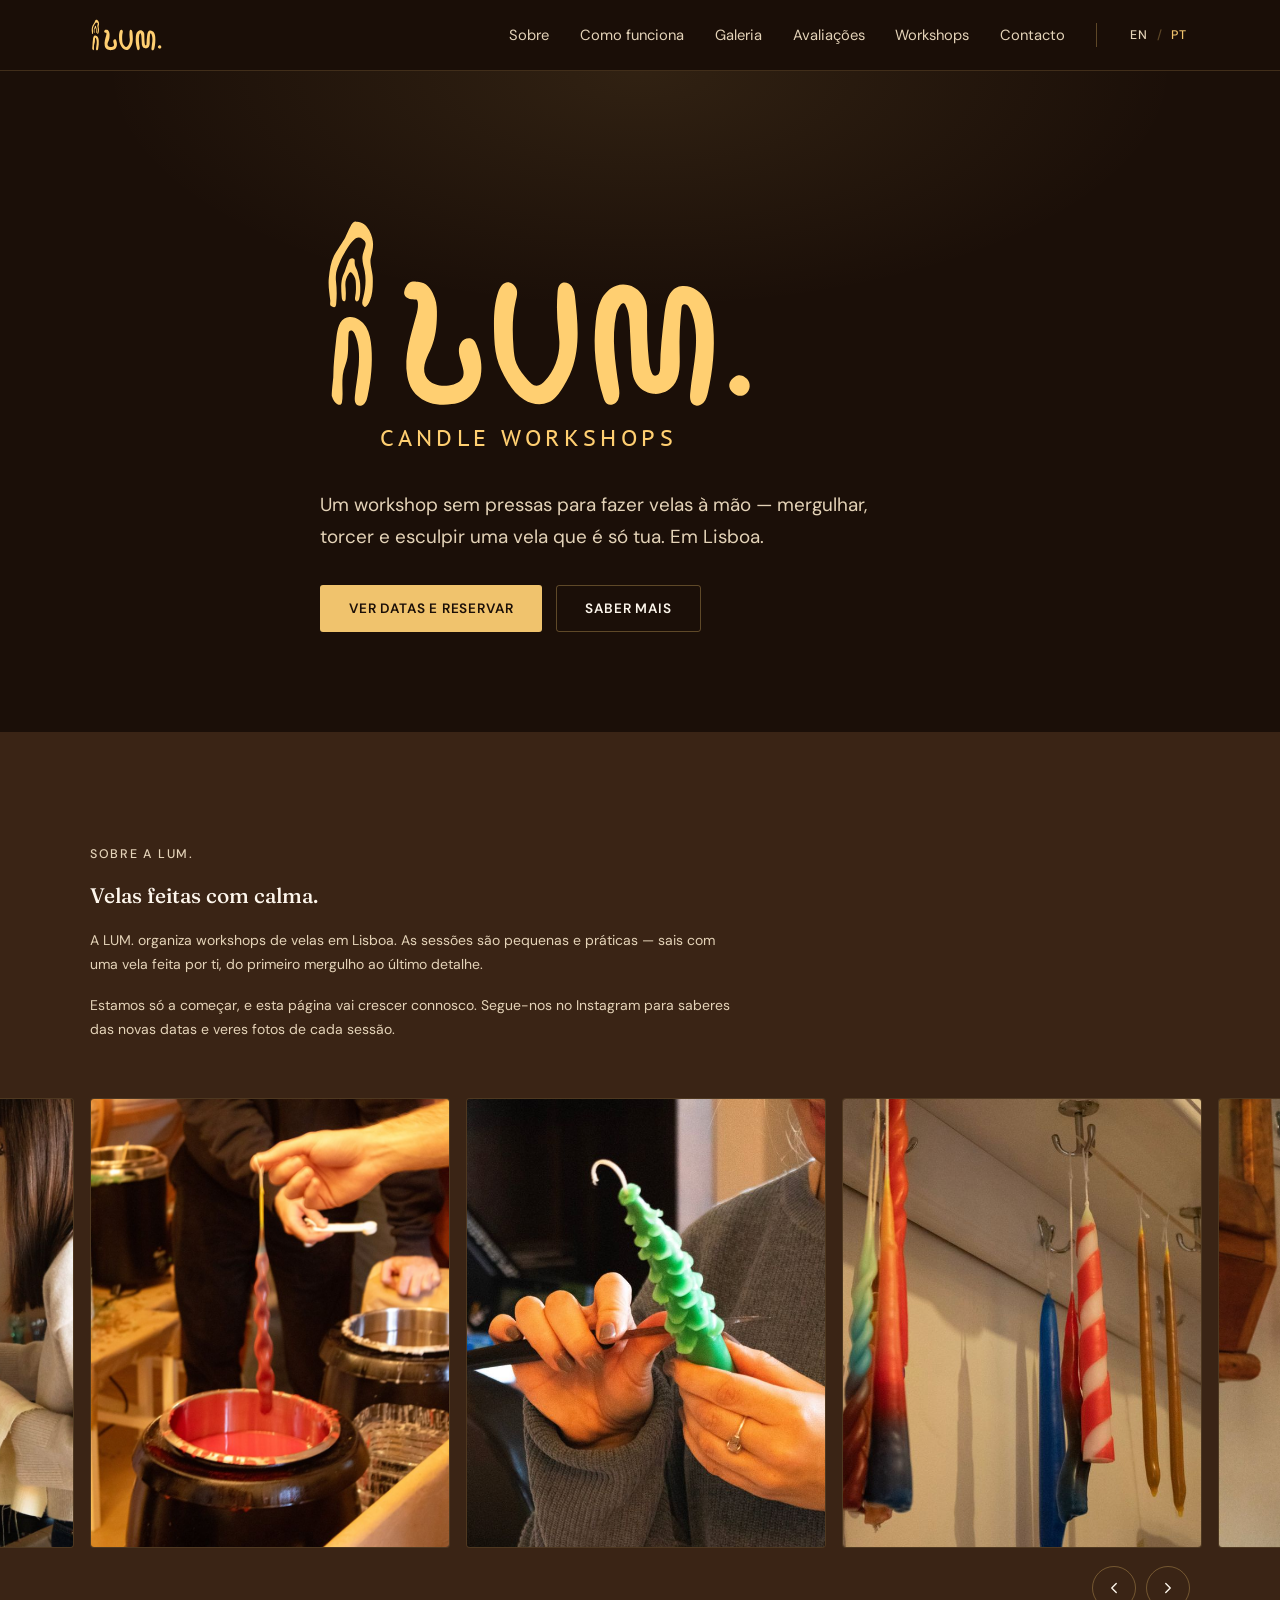
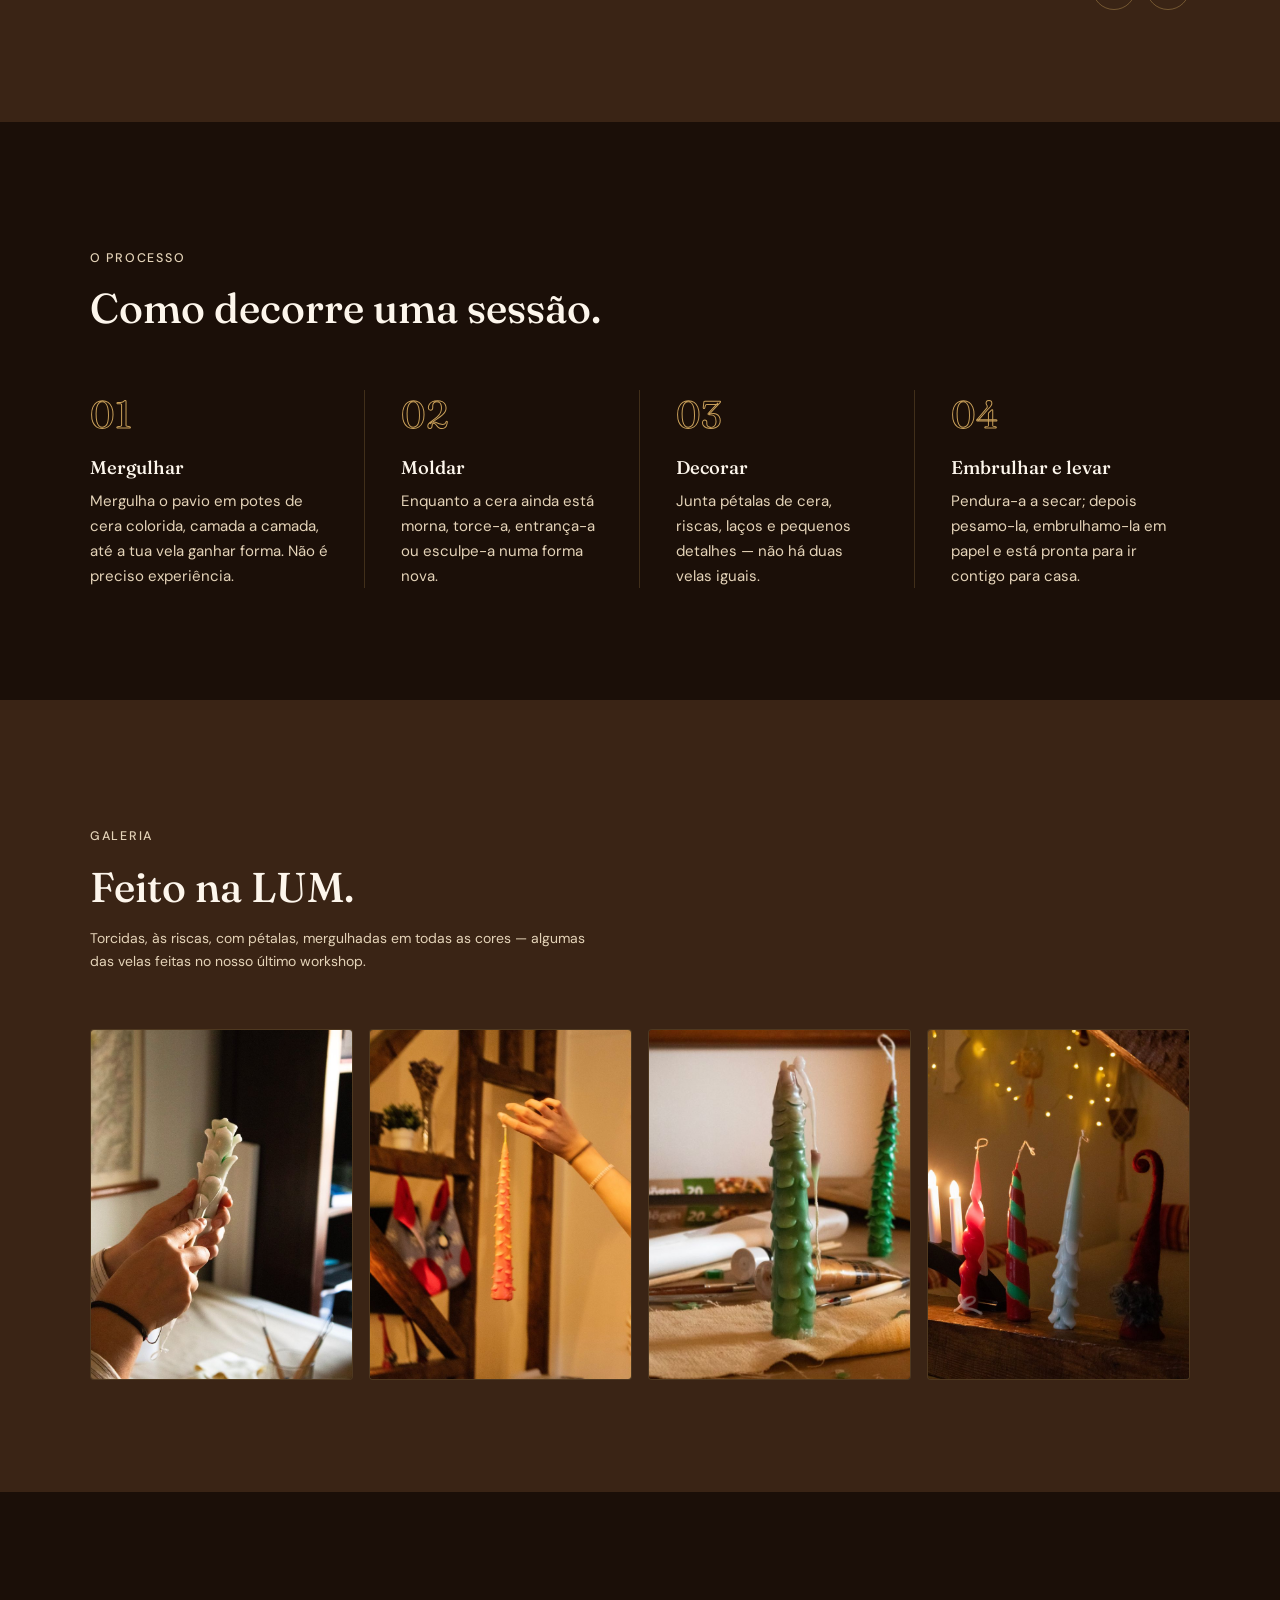
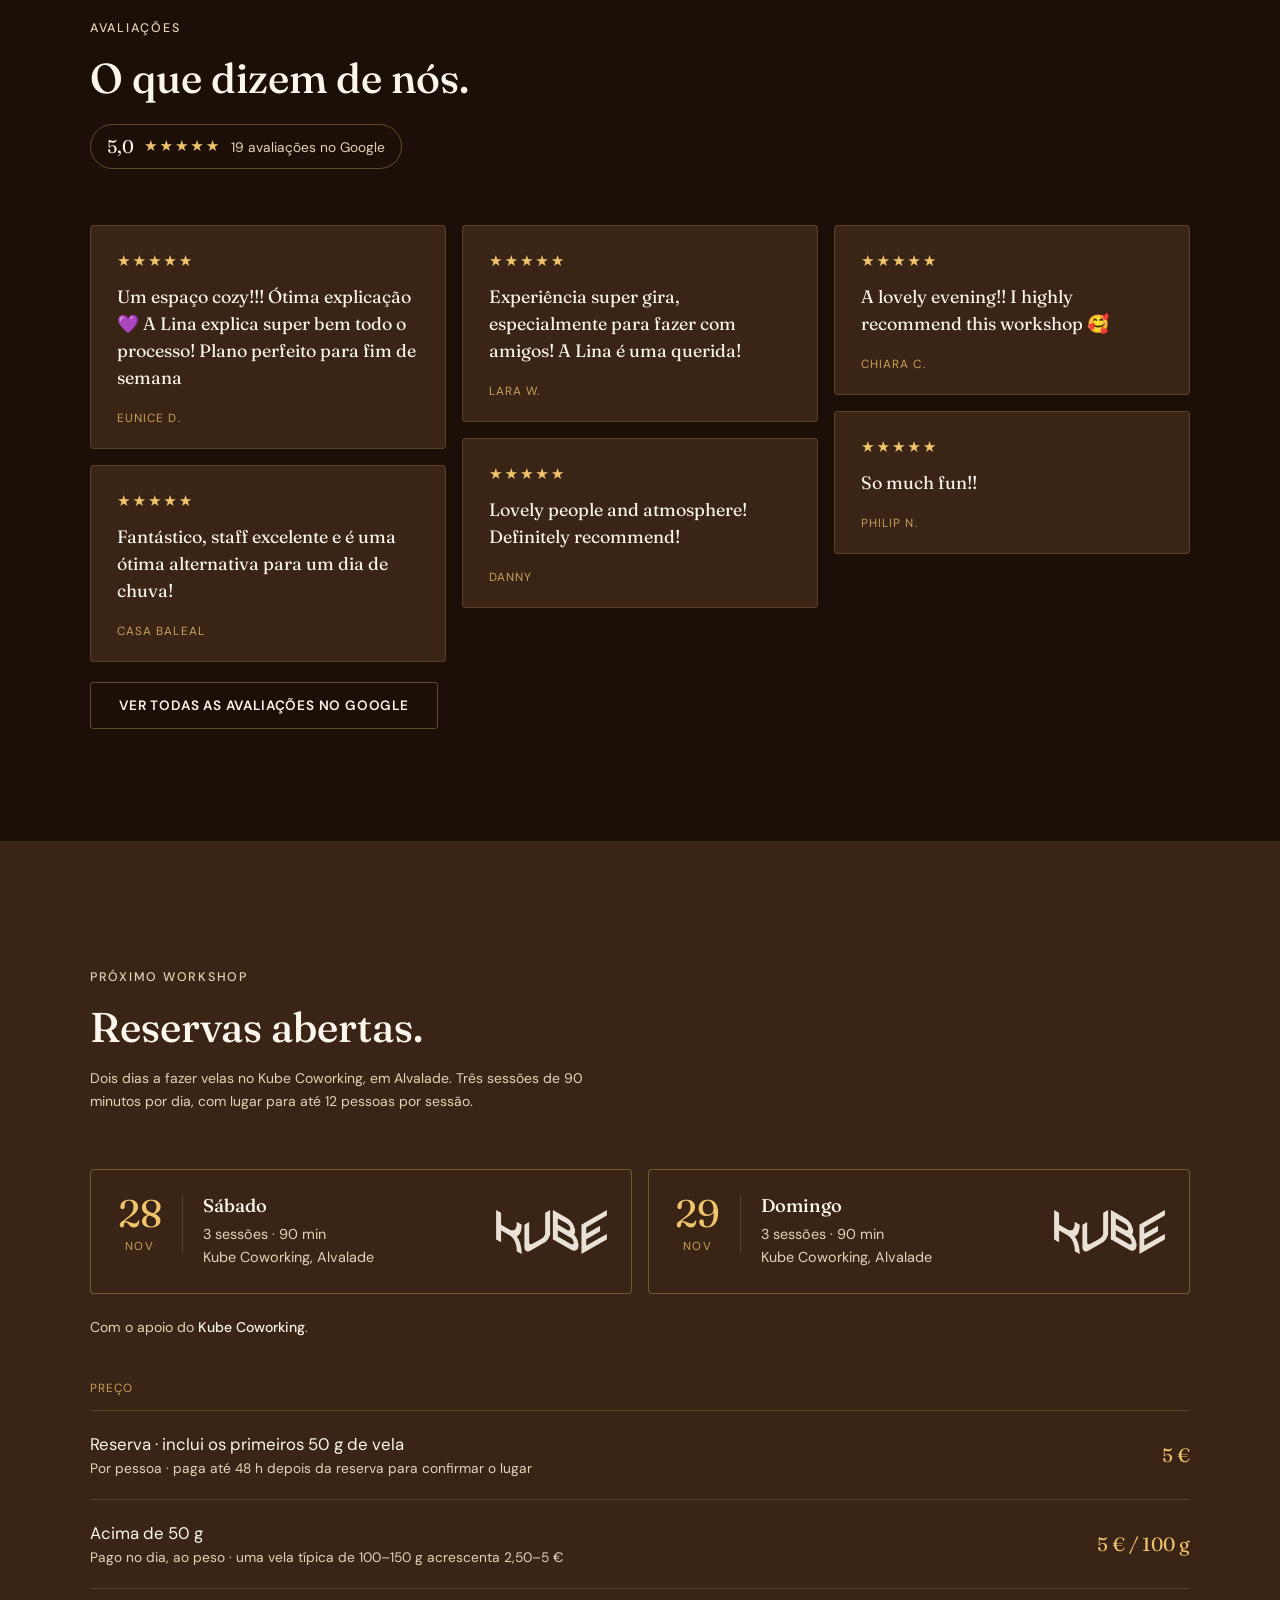
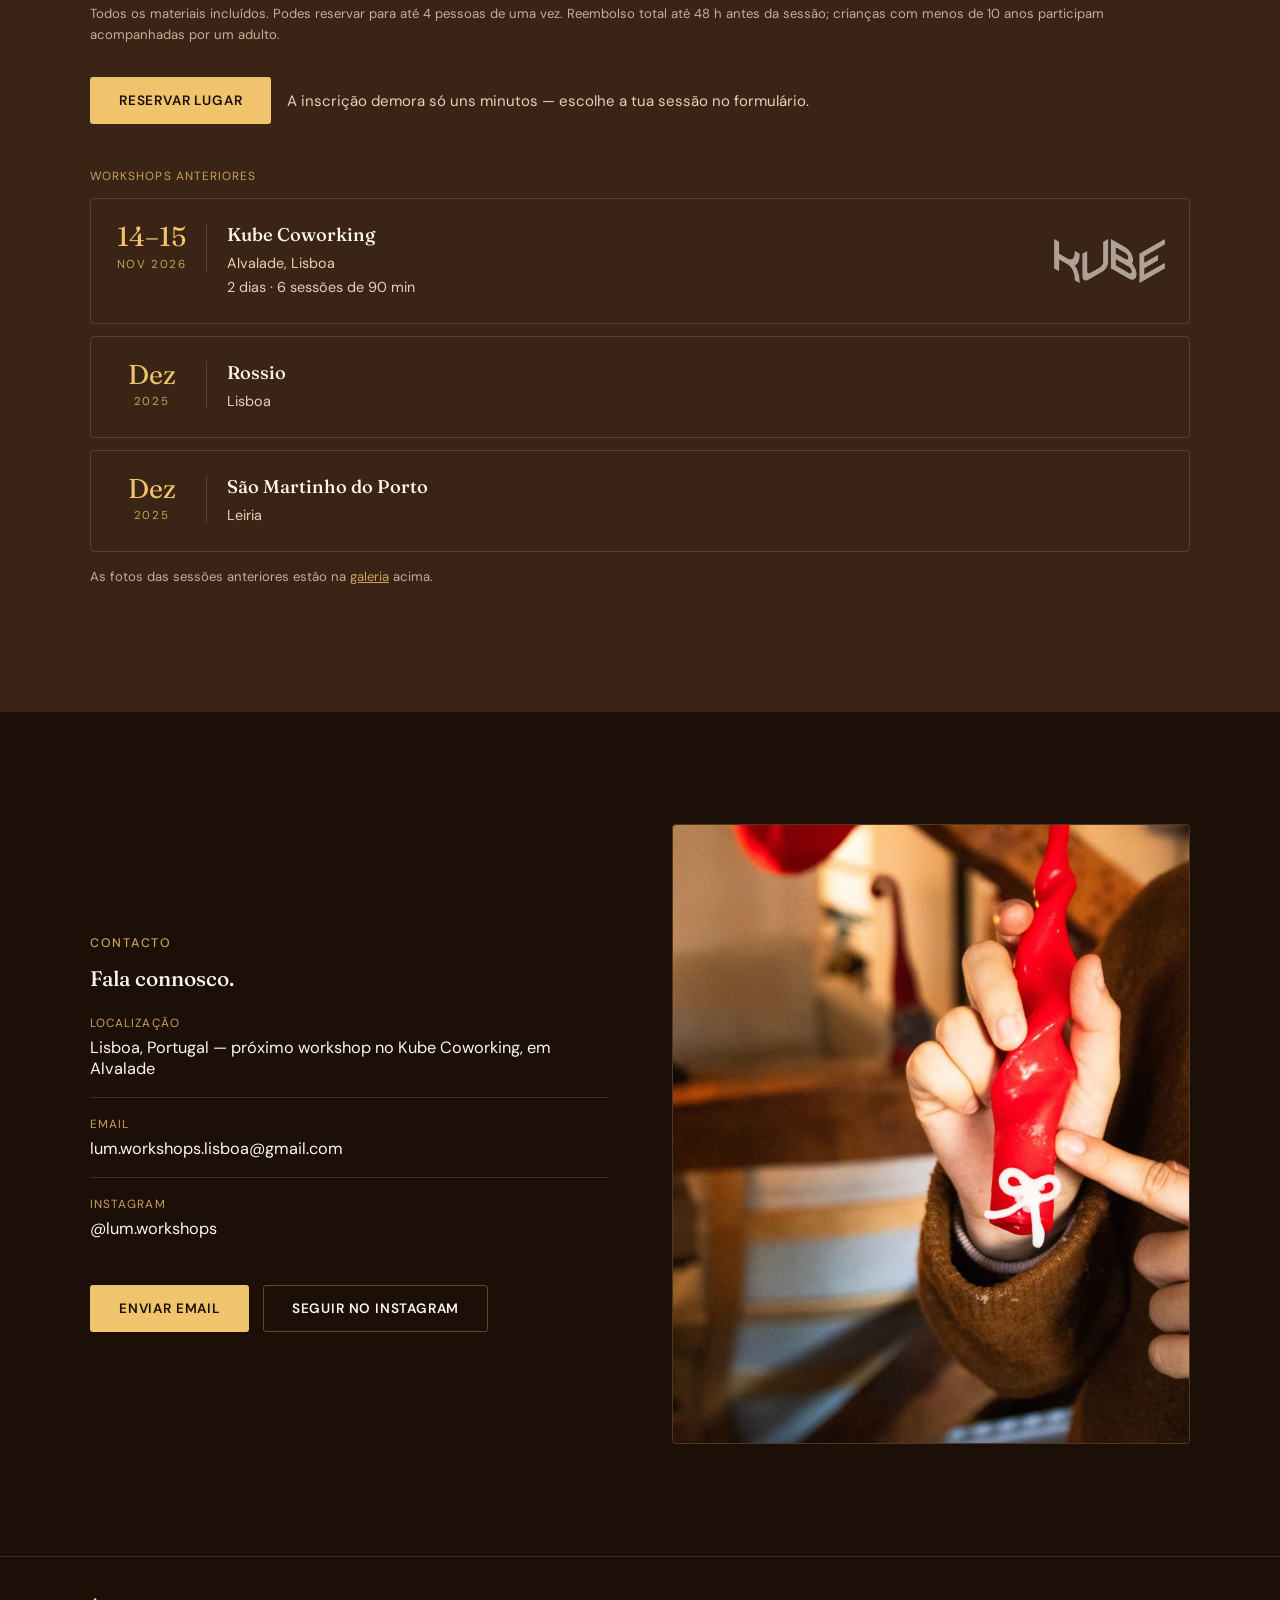
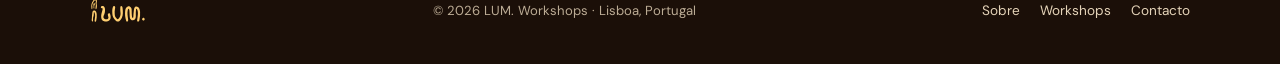
==== commit 3884f6b6: "Open bookings for 28–29 November workshop at Kube Coworking Bring back the date cards, prices and bo" ====
--- a/pt/index.html
+++ b/pt/index.html
@@ -72,7 +72,7 @@
     </h1>
     <p>Um workshop sem pressas para fazer velas à mão — mergulhar, torcer e esculpir uma vela que é só tua. Em Lisboa.</p>
     <div class="hero-ctas">
-      <a href="#sessions" class="btn btn-primary">Próximos workshops</a>
+      <a href="#sessions" class="btn btn-primary">Ver datas e reservar</a>
       <a href="#about" class="btn btn-outline">Saber mais</a>
     </div>
   </div>
@@ -202,14 +202,55 @@
 <section class="section section-warm" id="sessions">
   <div class="container">
     <div class="section-head">
-      <p class="eyebrow">Workshops</p>
-      <h2>Novas datas em breve.</h2>
-      <p>O nosso último workshop já aconteceu — obrigado a todos os que vieram mergulhar, torcer e esculpir velas connosco. Estamos a preparar o próximo. Segue-nos no Instagram ou envia-nos um email para saberes assim que as reservas abrirem.</p>
-    </div>
-
-    <div class="sessions-cta" style="margin-top:0;">
-      <a href="https://www.instagram.com/lum.workshops" class="btn btn-primary" target="_blank" rel="noopener">Seguir no Instagram</a>
-      <a href="mailto:lum.workshops.lisboa@gmail.com?subject=Quero%20saber%20do%20pr%C3%B3ximo%20workshop" class="btn btn-outline">Avisem-me por email</a>
+      <p class="eyebrow">Próximo workshop</p>
+      <h2>Reservas abertas.</h2>
+      <p>Dois dias a fazer velas no Kube Coworking, em Alvalade. Três sessões de 90 minutos por dia, com lugar para até 12 pessoas por sessão.</p>
+    </div>
+
+    <div class="dates-grid">
+      <div class="date-card">
+        <div class="date-badge"><span class="day">28</span><span class="mon">Nov</span></div>
+        <div class="date-info">
+          <h3>Sábado</h3>
+          <p>3 sessões &middot; 90 min<br>Kube Coworking, Alvalade</p>
+        </div>
+        <img src="../images/kube-logo.png" alt="Kube Coworking" class="date-logo" width="400" height="159">
+      </div>
+      <div class="date-card">
+        <div class="date-badge"><span class="day">29</span><span class="mon">Nov</span></div>
+        <div class="date-info">
+          <h3>Domingo</h3>
+          <p>3 sessões &middot; 90 min<br>Kube Coworking, Alvalade</p>
+        </div>
+        <img src="../images/kube-logo.png" alt="Kube Coworking" class="date-logo" width="400" height="159">
+      </div>
+    </div>
+    <div class="partner">
+      <p class="partner-note">Com o apoio do <strong>Kube Coworking</strong>.</p>
+    </div>
+
+    <p class="price-head">Preço</p>
+    <div class="tier-list">
+      <div class="tier">
+        <div>
+          <div class="tier-name">Reserva &middot; inclui os primeiros 50 g de vela</div>
+          <div class="tier-meta">Por pessoa &middot; paga até 48 h depois da reserva para confirmar o lugar</div>
+        </div>
+        <div class="tier-price">5 €</div>
+      </div>
+      <div class="tier">
+        <div>
+          <div class="tier-name">Acima de 50 g</div>
+          <div class="tier-meta">Pago no dia, ao peso &middot; uma vela típica de 100–150 g acrescenta 2,50–5 €</div>
+        </div>
+        <div class="tier-price">5 € / 100 g</div>
+      </div>
+    </div>
+    <p class="price-note">Todos os materiais incluídos. Podes reservar para até 4 pessoas de uma vez. Reembolso total até 48 h antes da sessão; crianças com menos de 10 anos participam acompanhadas por um adulto.</p>
+
+    <div class="sessions-cta">
+      <a href="https://docs.google.com/forms/d/e/1FAIpQLScRxHOvhNn4qtVAgINTbKEemG3pFoTUs7mZdasuQdlmaTk4hg/viewform" class="btn btn-primary" target="_blank" rel="noopener">Reservar lugar</a>
+      <span>A inscrição demora só uns minutos — escolhe a tua sessão no formulário.</span>
     </div>
 
     <p class="price-head">Workshops anteriores</p>
@@ -250,7 +291,7 @@
         <dl class="contact-list">
           <div class="contact-item">
             <dt>Localização</dt>
-            <dd>Lisboa, Portugal</dd>
+            <dd>Lisboa, Portugal — próximo workshop no Kube Coworking, em Alvalade</dd>
           </div>
           <div class="contact-item">
             <dt>Email</dt>
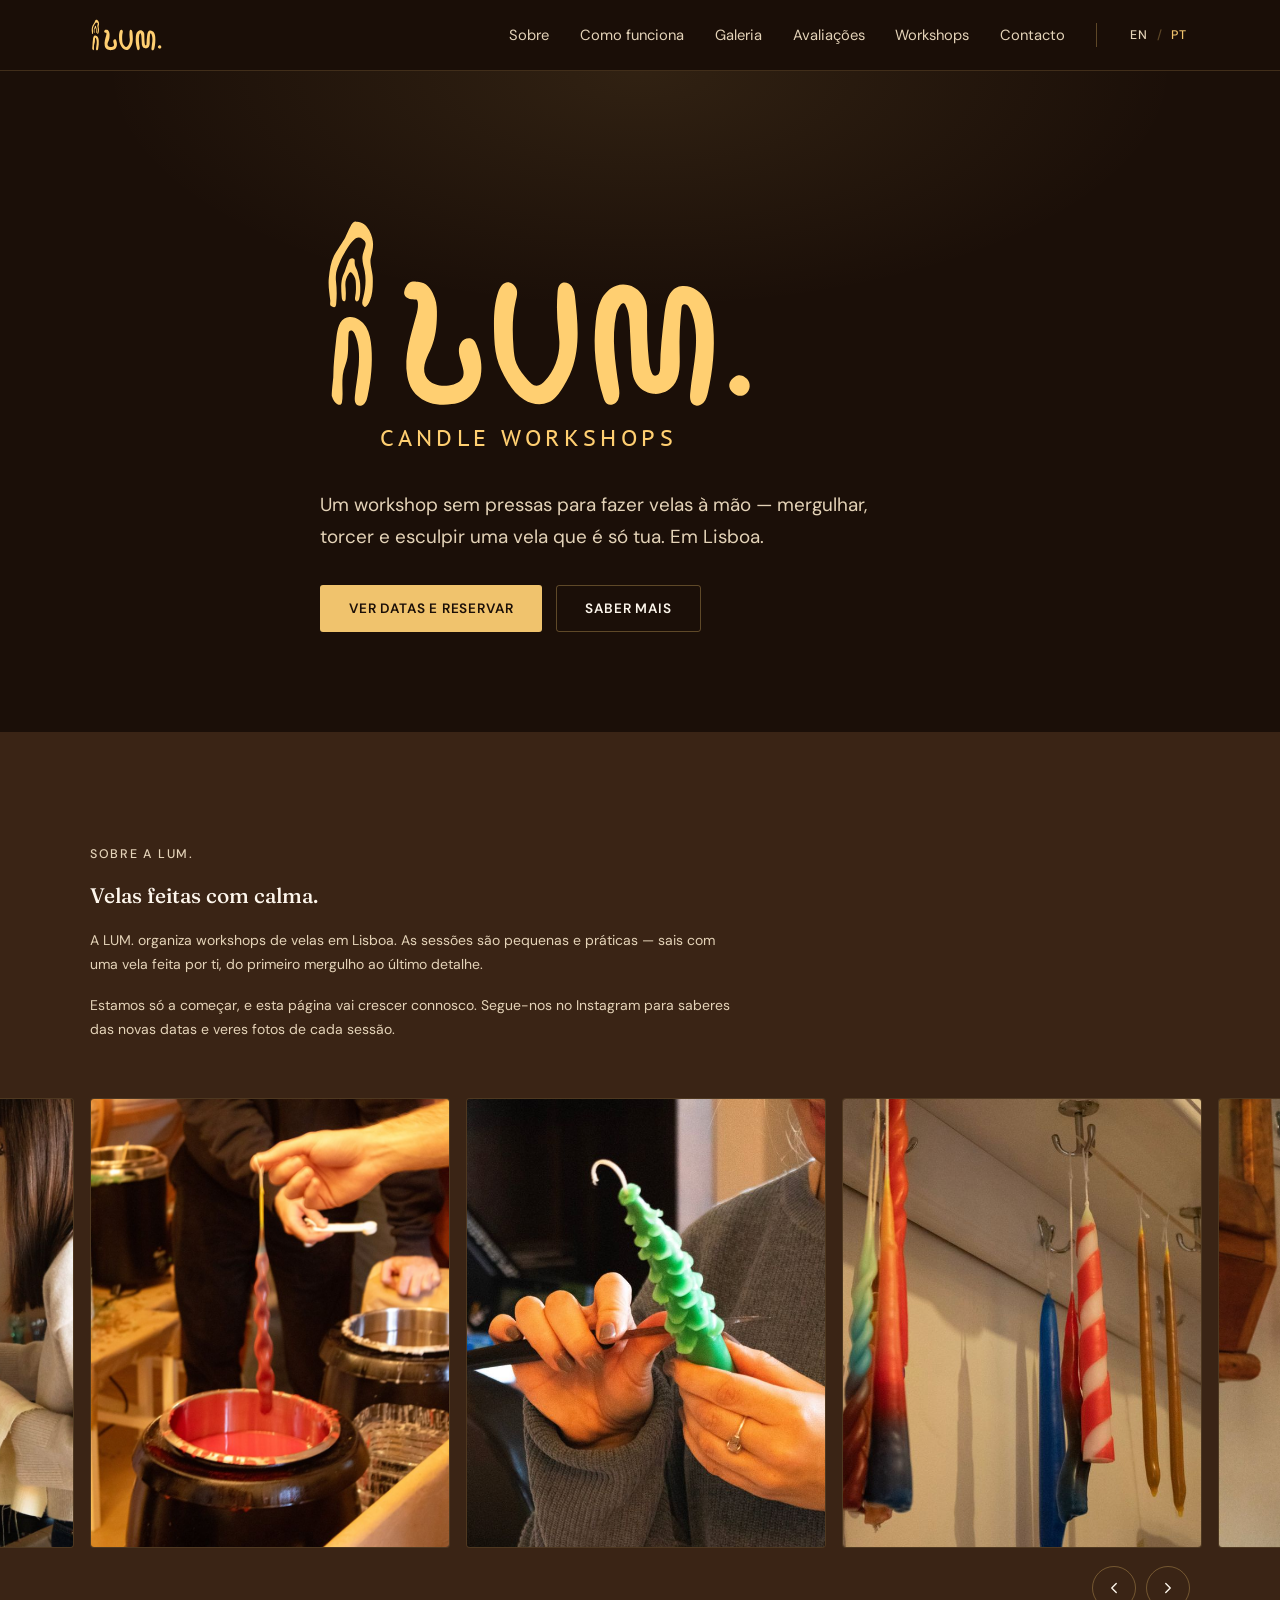
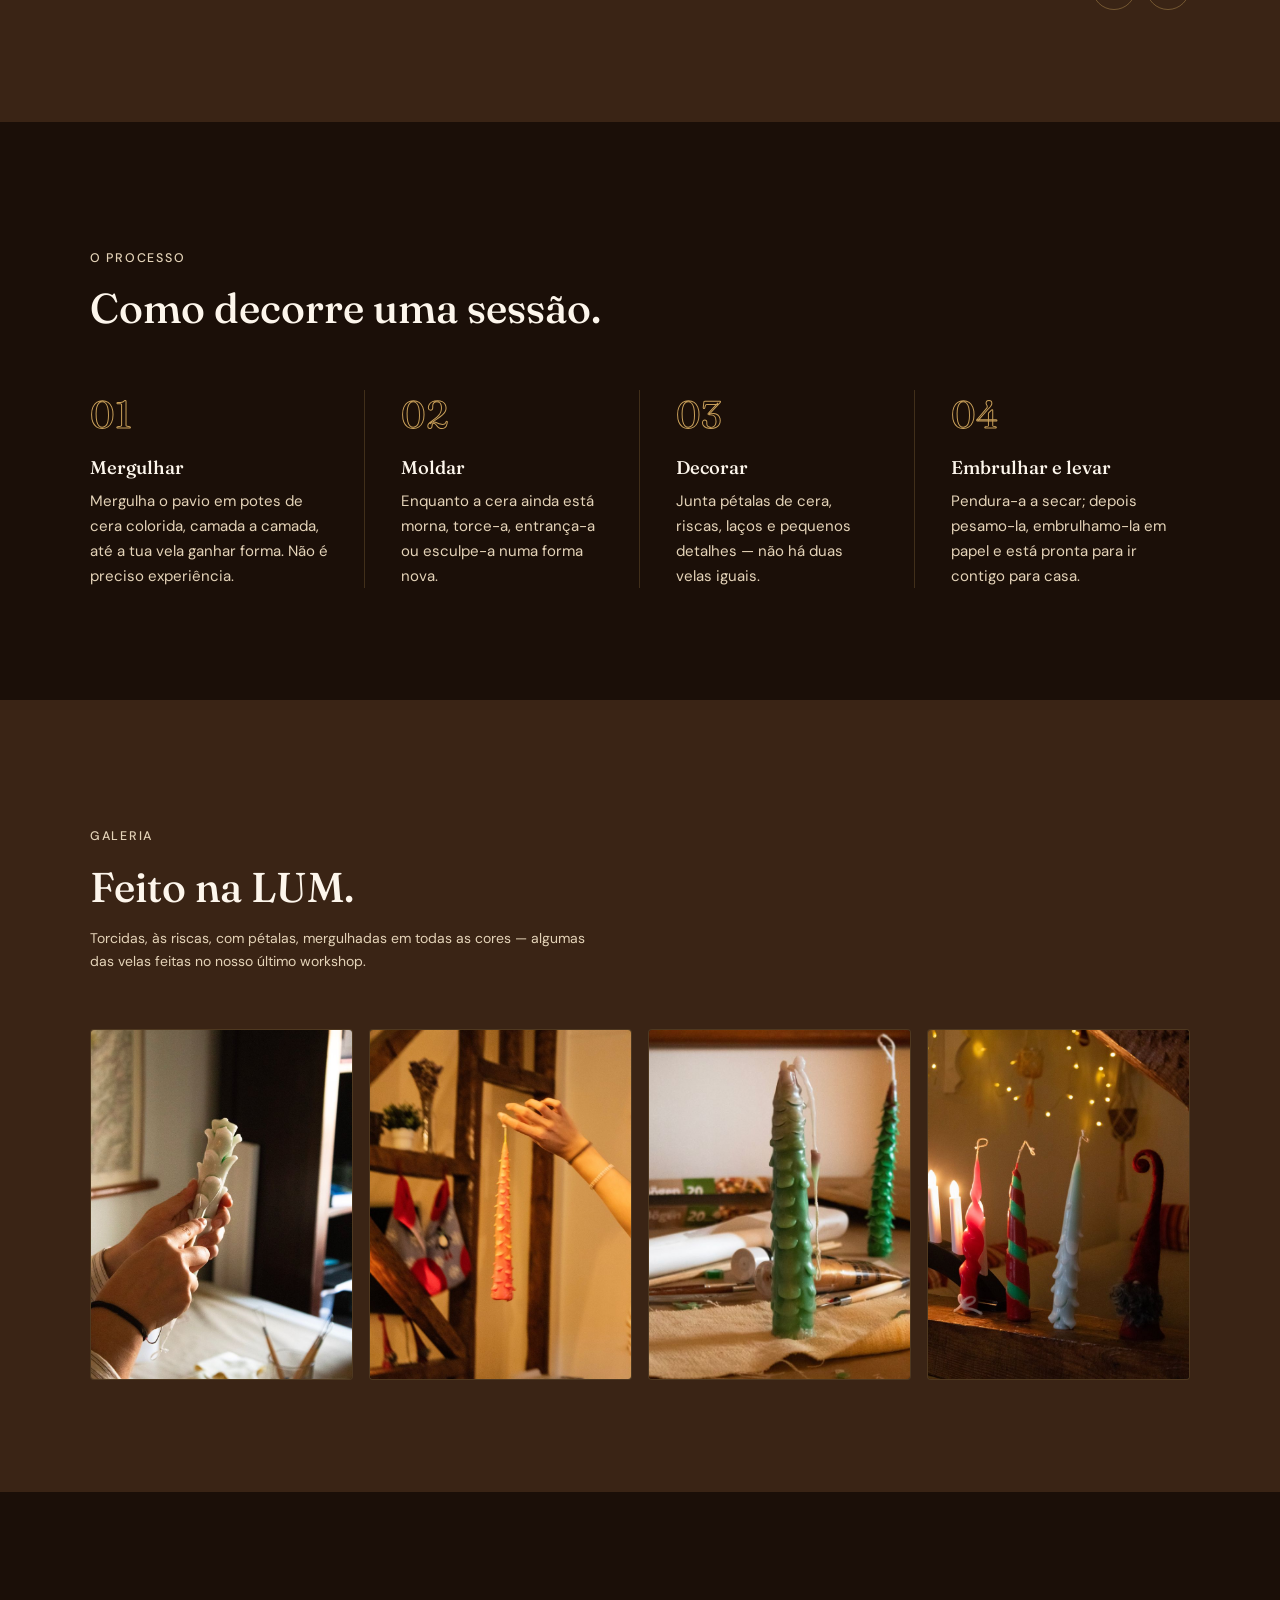
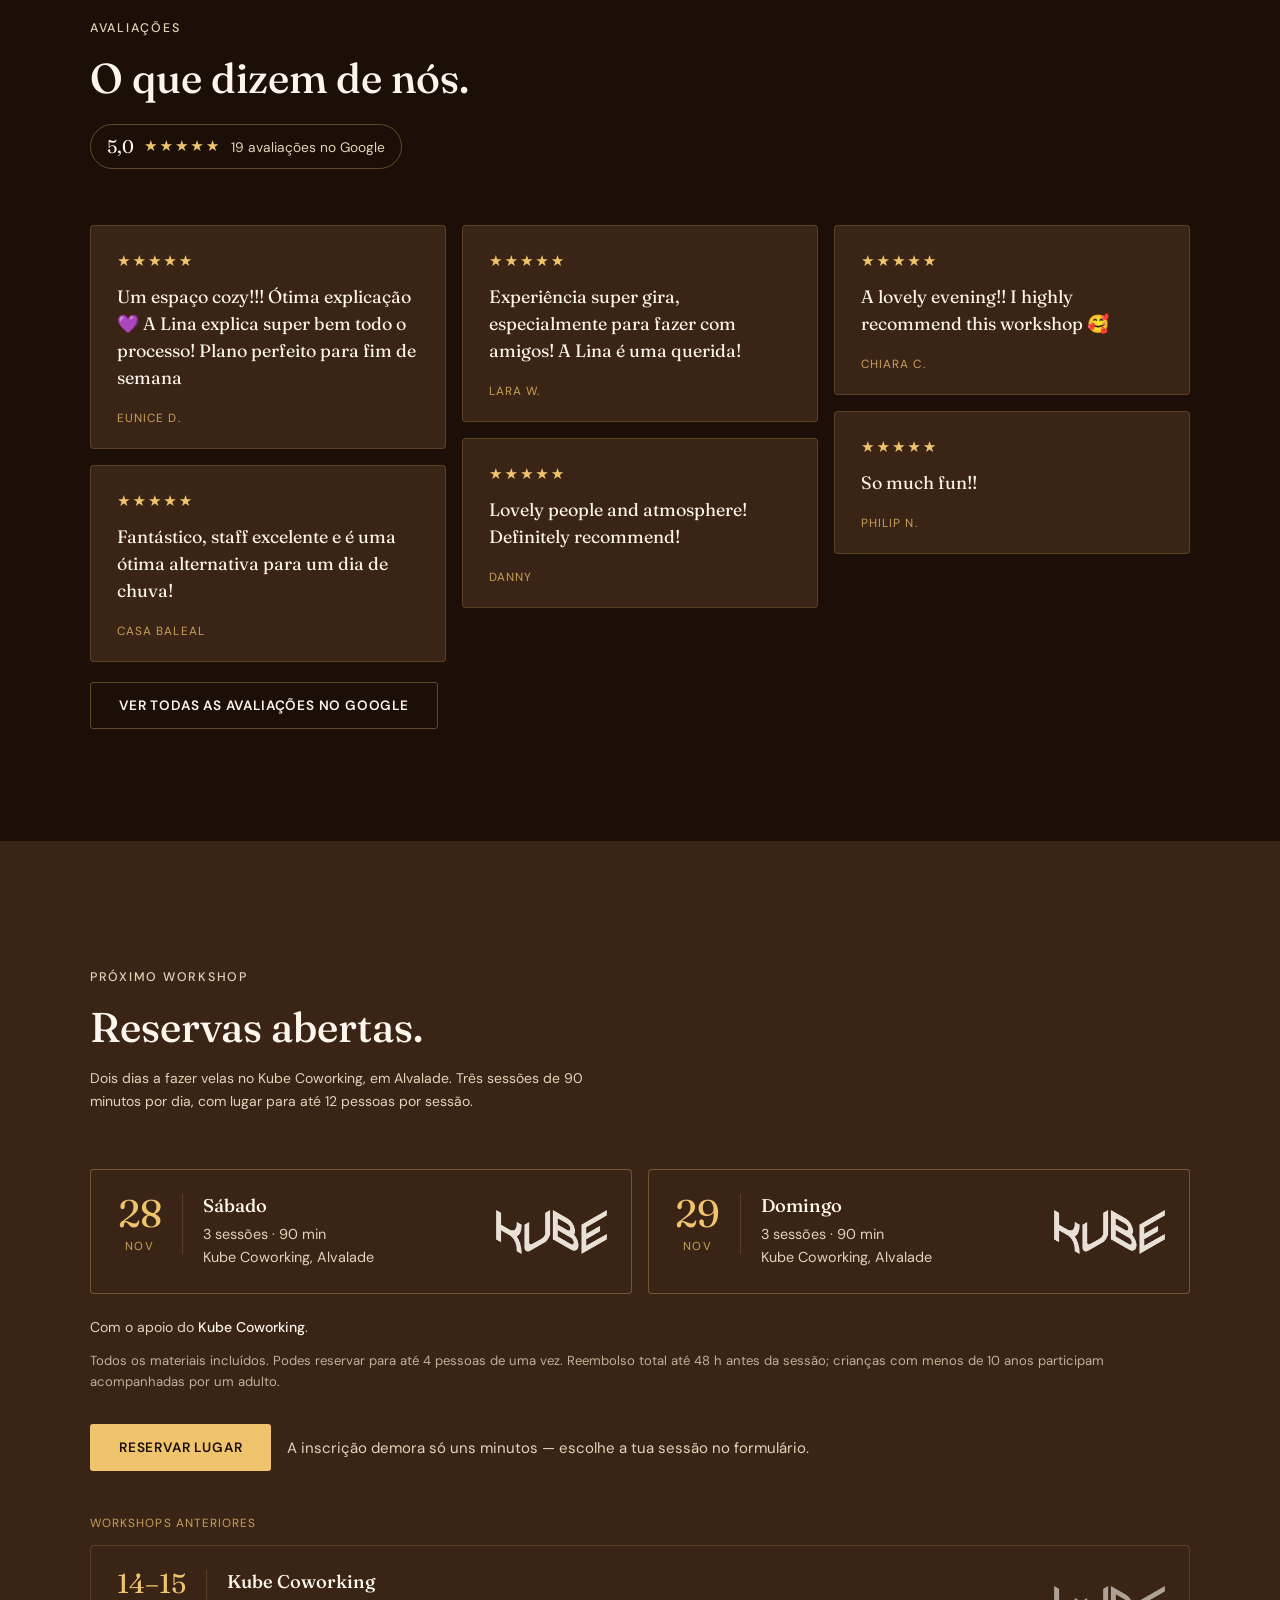
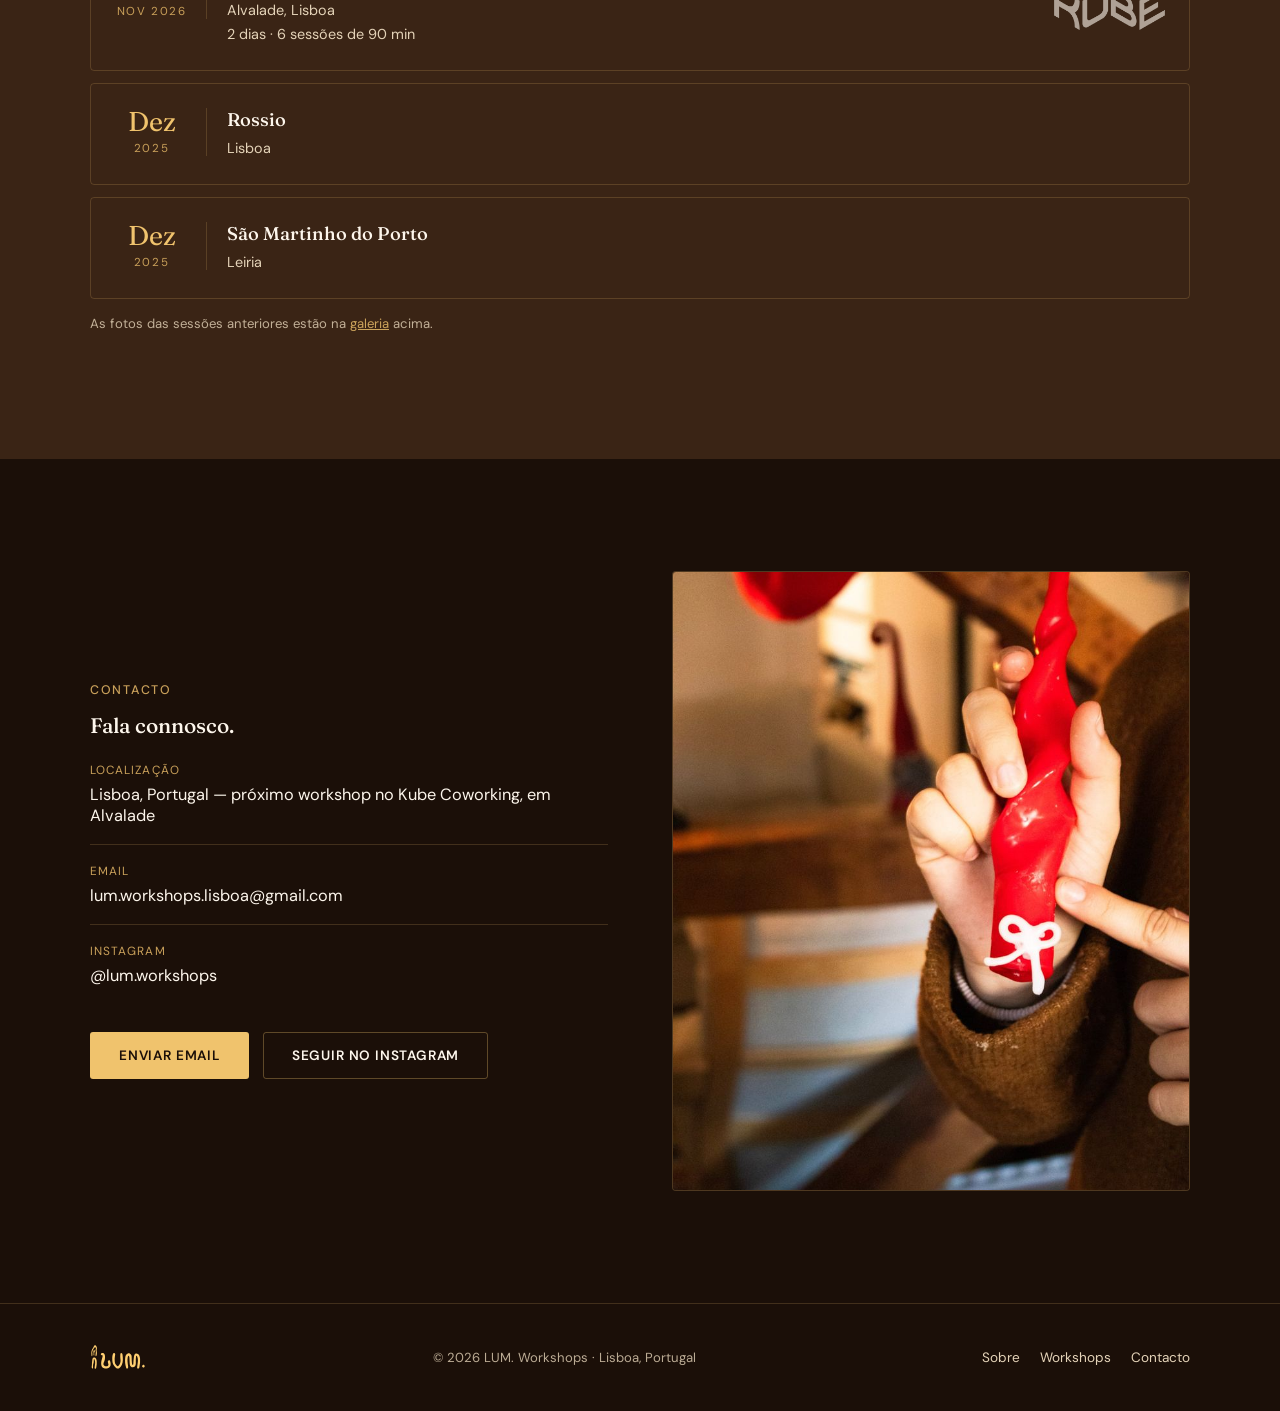
==== commit 3122c478: "Remove price list from the workshops section Co-Authored-By: Claude Opus 5.5 <noreply@anthropic.com>" ====
--- a/pt/index.html
+++ b/pt/index.html
@@ -229,23 +229,6 @@
       <p class="partner-note">Com o apoio do <strong>Kube Coworking</strong>.</p>
     </div>
 
-    <p class="price-head">Preço</p>
-    <div class="tier-list">
-      <div class="tier">
-        <div>
-          <div class="tier-name">Reserva &middot; inclui os primeiros 50 g de vela</div>
-          <div class="tier-meta">Por pessoa &middot; paga até 48 h depois da reserva para confirmar o lugar</div>
-        </div>
-        <div class="tier-price">5 €</div>
-      </div>
-      <div class="tier">
-        <div>
-          <div class="tier-name">Acima de 50 g</div>
-          <div class="tier-meta">Pago no dia, ao peso &middot; uma vela típica de 100–150 g acrescenta 2,50–5 €</div>
-        </div>
-        <div class="tier-price">5 € / 100 g</div>
-      </div>
-    </div>
     <p class="price-note">Todos os materiais incluídos. Podes reservar para até 4 pessoas de uma vez. Reembolso total até 48 h antes da sessão; crianças com menos de 10 anos participam acompanhadas por um adulto.</p>
 
     <div class="sessions-cta">
